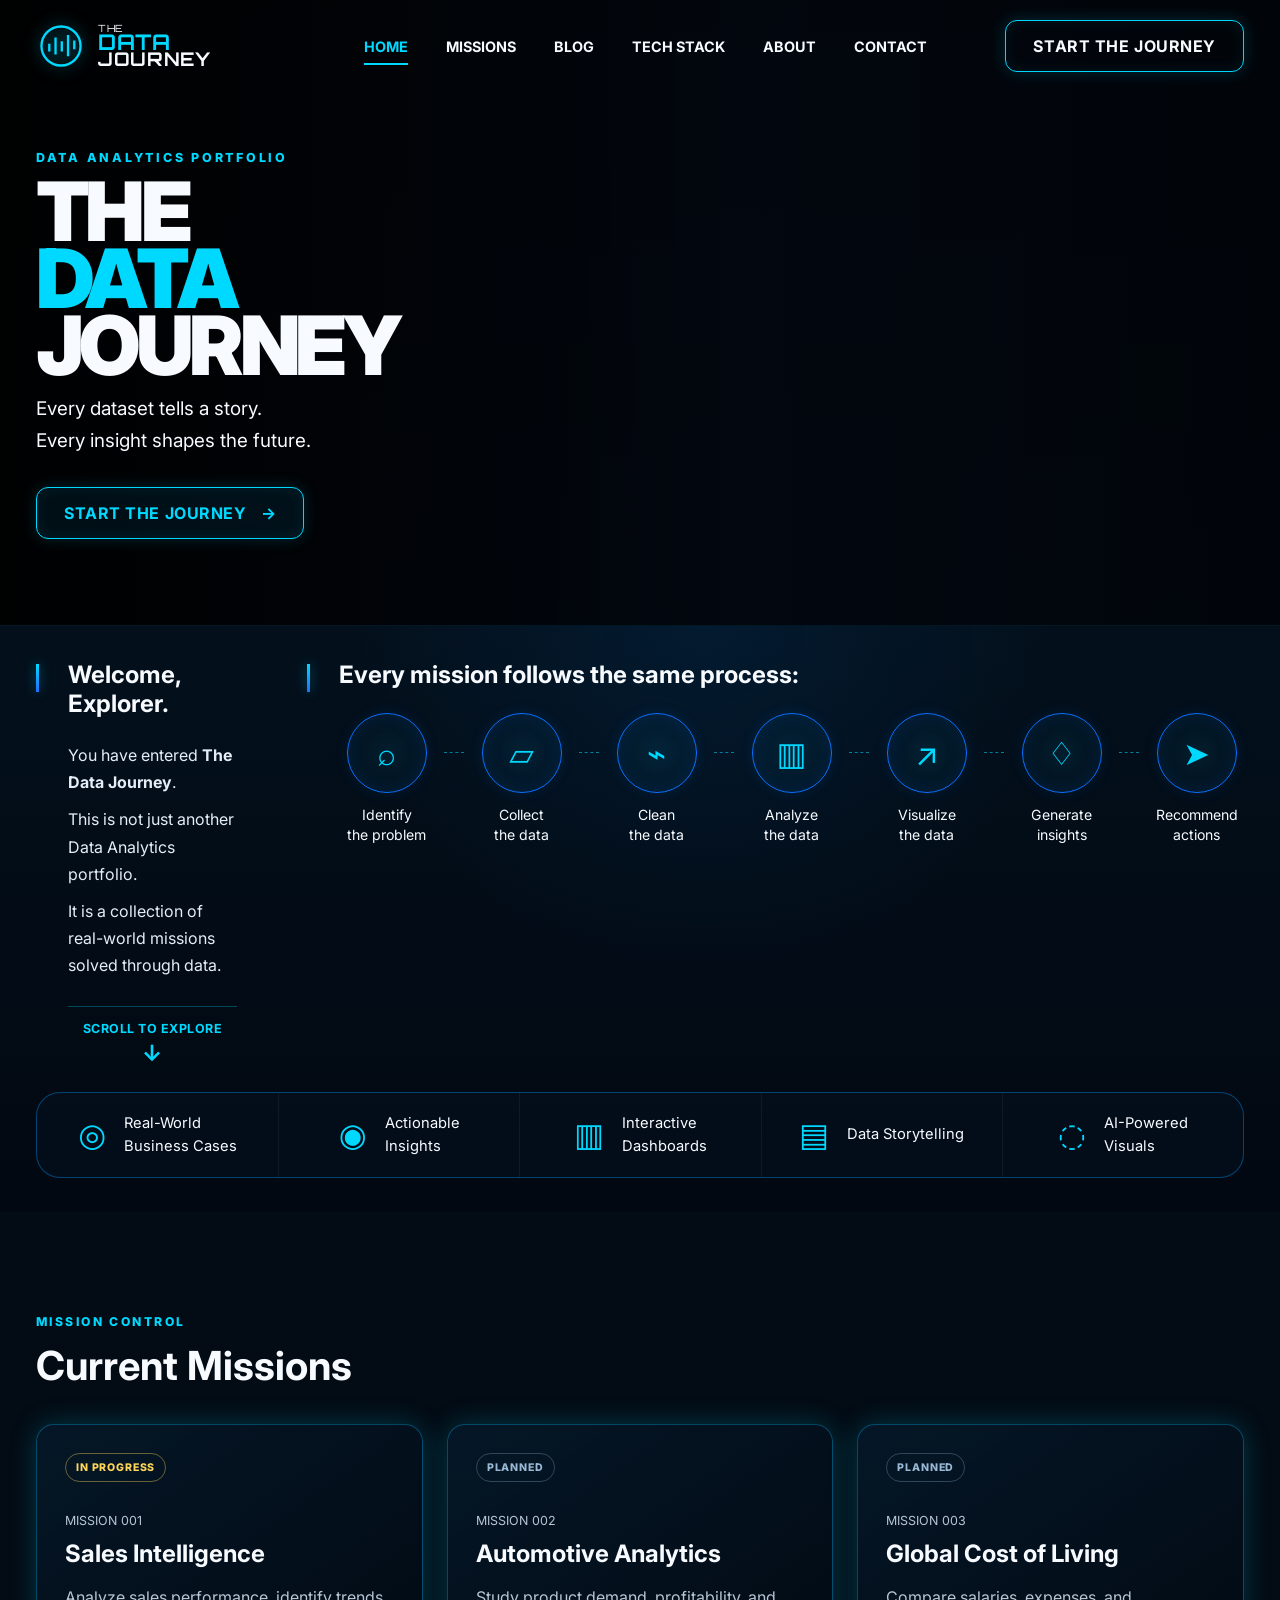
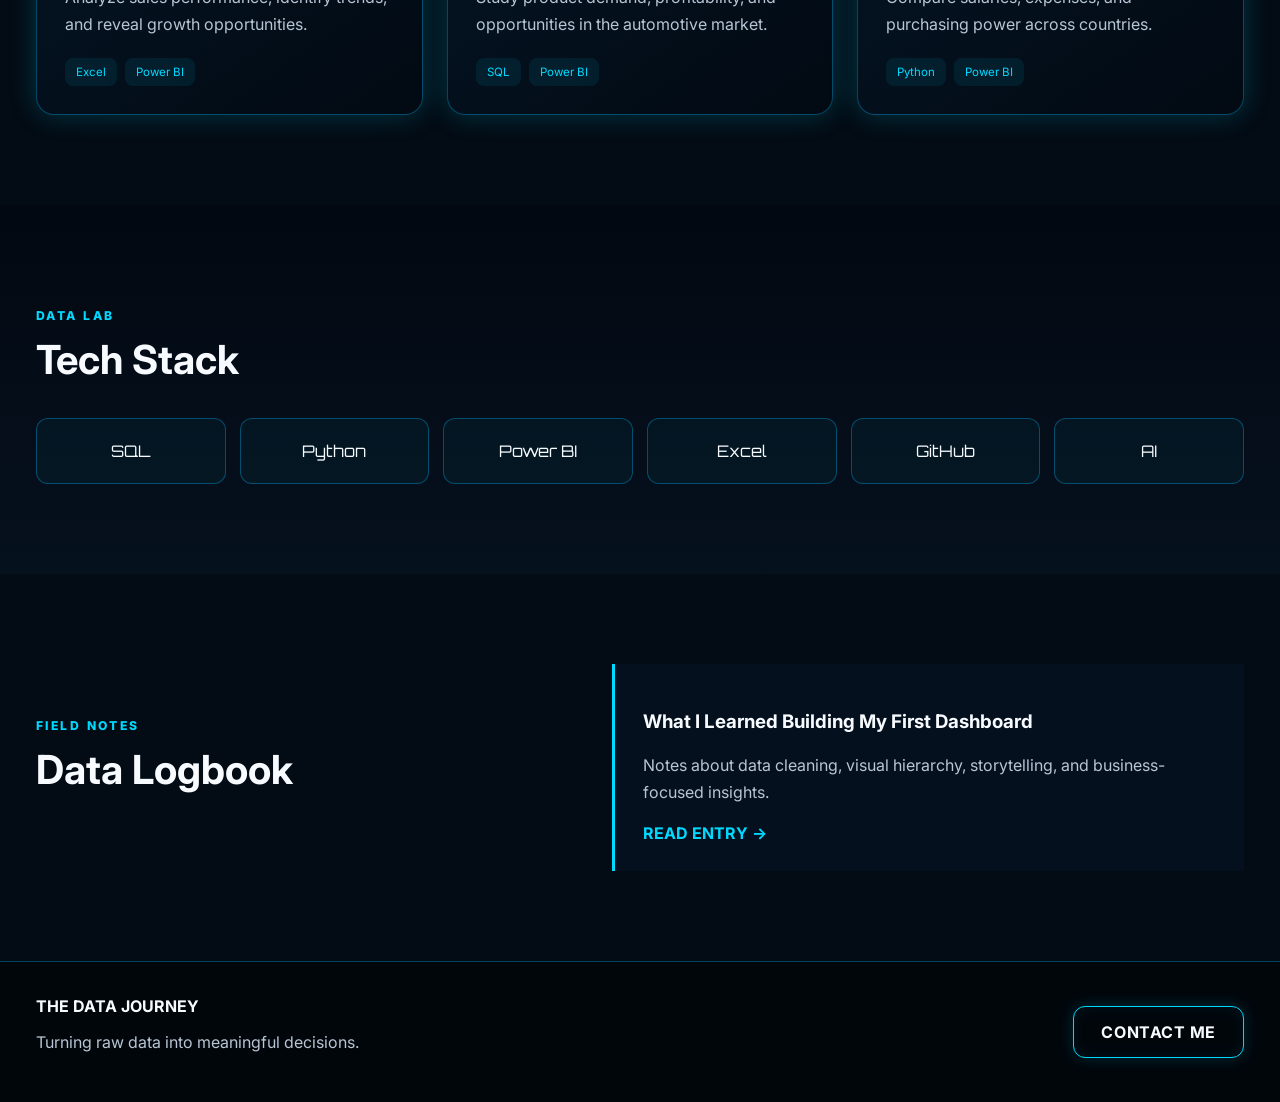
==== index.html @ c46511bc "Add files via upload Create The Data Journey website" ====
<!DOCTYPE html>
<html lang="en">
<head>
  <meta charset="UTF-8" />
  <meta name="viewport" content="width=device-width, initial-scale=1.0" />
  <meta name="description" content="The Data Journey — Data Analytics Portfolio" />
  <title>The Data Journey | Data Analytics Portfolio</title>
  <link rel="preconnect" href="https://fonts.googleapis.com">
  <link rel="preconnect" href="https://fonts.gstatic.com" crossorigin>
  <link href="https://fonts.googleapis.com/css2?family=Inter:wght@400;500;600;700;800;900&family=Orbitron:wght@500;600;700&display=swap" rel="stylesheet">
  <link rel="stylesheet" href="styles.css" />
</head>
<body>
  <header class="hero" id="home">
    <div class="hero-overlay"></div>

    <nav class="navbar container" aria-label="Primary navigation">
      <a class="brand" href="#home" aria-label="The Data Journey home">
        <span class="brand-mark" aria-hidden="true">
          <svg viewBox="0 0 64 64" role="img">
            <circle cx="32" cy="32" r="25"></circle>
            <path d="M17 39V29M25 43V21M33 39V26M41 45V18M49 36V25"></path>
          </svg>
        </span>
        <span class="brand-text"><small>THE</small><strong>DATA</strong><b>JOURNEY</b></span>
      </a>

      <button class="menu-toggle" aria-expanded="false" aria-controls="nav-links" aria-label="Open menu">☰</button>

      <div class="nav-links" id="nav-links">
        <a class="active" href="#home">HOME</a>
        <a href="#missions">MISSIONS</a>
        <a href="#blog">BLOG</a>
        <a href="#tech">TECH STACK</a>
        <a href="#about">ABOUT</a>
        <a href="#contact">CONTACT</a>
      </div>

      <a class="btn btn-outline nav-cta" href="#missions">START THE JOURNEY</a>
    </nav>

    <div class="hero-content container">
      <div class="hero-copy">
        <p class="eyebrow">DATA ANALYTICS PORTFOLIO</p>
        <h1>THE<br><span>DATA</span><br>JOURNEY</h1>
        <p class="tagline">Every dataset tells a story.<br>Every insight shapes the future.</p>
        <a class="btn btn-primary" href="#missions">START THE JOURNEY <span>→</span></a>
      </div>
    </div>
  </header>

  <main>
    <section class="intro-section" id="about">
      <div class="container intro-grid">
        <article class="welcome-card">
          <h2>Welcome, Explorer.</h2>
          <p>You have entered <strong>The Data Journey</strong>.</p>
          <p>This is not just another Data Analytics portfolio.</p>
          <p>It is a collection of real-world missions solved through data.</p>
          <a href="#missions" class="scroll-link">SCROLL TO EXPLORE <span>↓</span></a>
        </article>

        <article class="process-card">
          <h2>Every mission follows the same process:</h2>
          <div class="process-line">
            <div class="process-step">
              <span class="icon-circle">⌕</span>
              <p>Identify<br>the problem</p>
            </div>
            <div class="connector"></div>
            <div class="process-step">
              <span class="icon-circle">▱</span>
              <p>Collect<br>the data</p>
            </div>
            <div class="connector"></div>
            <div class="process-step">
              <span class="icon-circle">⌁</span>
              <p>Clean<br>the data</p>
            </div>
            <div class="connector"></div>
            <div class="process-step">
              <span class="icon-circle">▥</span>
              <p>Analyze<br>the data</p>
            </div>
            <div class="connector"></div>
            <div class="process-step">
              <span class="icon-circle">↗</span>
              <p>Visualize<br>the data</p>
            </div>
            <div class="connector"></div>
            <div class="process-step">
              <span class="icon-circle">♢</span>
              <p>Generate<br>insights</p>
            </div>
            <div class="connector"></div>
            <div class="process-step">
              <span class="icon-circle">➤</span>
              <p>Recommend<br>actions</p>
            </div>
          </div>
        </article>
      </div>

      <div class="container feature-bar">
        <div class="feature"><span>◎</span><p>Real-World<br>Business Cases</p></div>
        <div class="feature"><span>◉</span><p>Actionable<br>Insights</p></div>
        <div class="feature"><span>▥</span><p>Interactive<br>Dashboards</p></div>
        <div class="feature"><span>▤</span><p>Data Storytelling</p></div>
        <div class="feature"><span>◌</span><p>AI-Powered<br>Visuals</p></div>
      </div>
    </section>

    <section class="missions-section" id="missions">
      <div class="container">
        <p class="section-label">MISSION CONTROL</p>
        <h2 class="section-title">Current Missions</h2>
        <div class="mission-grid">
          <article class="mission-card">
            <span class="status in-progress">IN PROGRESS</span>
            <p class="mission-number">MISSION 001</p>
            <h3>Sales Intelligence</h3>
            <p>Analyze sales performance, identify trends, and reveal growth opportunities.</p>
            <div class="chips"><span>Excel</span><span>Power BI</span></div>
          </article>
          <article class="mission-card">
            <span class="status planned">PLANNED</span>
            <p class="mission-number">MISSION 002</p>
            <h3>Automotive Analytics</h3>
            <p>Study product demand, profitability, and opportunities in the automotive market.</p>
            <div class="chips"><span>SQL</span><span>Power BI</span></div>
          </article>
          <article class="mission-card">
            <span class="status planned">PLANNED</span>
            <p class="mission-number">MISSION 003</p>
            <h3>Global Cost of Living</h3>
            <p>Compare salaries, expenses, and purchasing power across countries.</p>
            <div class="chips"><span>Python</span><span>Power BI</span></div>
          </article>
        </div>
      </div>
    </section>

    <section class="tech-section" id="tech">
      <div class="container">
        <p class="section-label">DATA LAB</p>
        <h2 class="section-title">Tech Stack</h2>
        <div class="tech-grid">
          <span>SQL</span><span>Python</span><span>Power BI</span><span>Excel</span><span>GitHub</span><span>AI</span>
        </div>
      </div>
    </section>

    <section class="blog-section" id="blog">
      <div class="container two-column">
        <div>
          <p class="section-label">FIELD NOTES</p>
          <h2 class="section-title">Data Logbook</h2>
        </div>
        <div class="logbook-card">
          <h3>What I Learned Building My First Dashboard</h3>
          <p>Notes about data cleaning, visual hierarchy, storytelling, and business-focused insights.</p>
          <a href="#">READ ENTRY →</a>
        </div>
      </div>
    </section>
  </main>

  <footer id="contact">
    <div class="container footer-inner">
      <div>
        <strong>THE DATA JOURNEY</strong>
        <p>Turning raw data into meaningful decisions.</p>
      </div>
      <a class="btn btn-outline" href="mailto:your-email@example.com">CONTACT ME</a>
    </div>
  </footer>

  <script src="script.js"></script>
</body>
</html>
---- styles.css ----
:root {
  --bg: #020811;
  --bg-2: #06111e;
  --panel: rgba(5, 18, 31, 0.88);
  --cyan: #00d9ff;
  --cyan-2: #168cff;
  --white: #f7fbff;
  --muted: #b8c5d4;
  --line: rgba(0, 188, 255, 0.34);
  --shadow: 0 0 28px rgba(0, 217, 255, 0.22);
}

* { box-sizing: border-box; }
html { scroll-behavior: smooth; }
body {
  margin: 0;
  color: var(--white);
  background: var(--bg);
  font-family: "Inter", system-ui, sans-serif;
  overflow-x: hidden;
}
a { color: inherit; text-decoration: none; }
.container { width: min(1440px, calc(100% - 72px)); margin: 0 auto; }

.hero {
  min-height: 625px;
  position: relative;
  background-image: url("assets/images/hero-city.png");
  background-size: cover;
  background-position: center 48%;
  overflow: hidden;
}
.hero-overlay {
  position: absolute; inset: 0;
  background:
    linear-gradient(90deg, rgba(0,0,0,.93) 0%, rgba(0,0,0,.67) 23%, rgba(0,0,0,.08) 58%, rgba(0,0,0,.36) 100%),
    linear-gradient(180deg, rgba(0,0,0,.16), rgba(0,0,0,.04) 68%, #020811 100%);
}
.navbar {
  position: relative; z-index: 3;
  height: 92px;
  display: grid;
  grid-template-columns: 250px 1fr auto;
  align-items: center;
  gap: 28px;
}
.brand { display:flex; align-items:center; gap:12px; }
.brand-mark { width:50px; height:50px; filter: drop-shadow(0 0 8px rgba(0,217,255,.55)); }
.brand-mark svg { width:100%; height:100%; fill:none; stroke:var(--cyan); stroke-width:3; }
.brand-text { display:grid; line-height:.86; letter-spacing:.04em; }
.brand-text small { font-size:.62rem; font-family:"Orbitron", sans-serif; }
.brand-text strong { color:var(--cyan); font-size:1.35rem; font-family:"Orbitron", sans-serif; }
.brand-text b { font-size:1.18rem; font-family:"Orbitron", sans-serif; }
.nav-links { display:flex; justify-content:center; gap:38px; font-size:.9rem; font-weight:700; }
.nav-links a { position:relative; padding:10px 0; }
.nav-links a::after { content:""; position:absolute; left:0; right:100%; bottom:0; height:2px; background:var(--cyan); transition:.25s; }
.nav-links a:hover::after, .nav-links .active::after { right:0; }
.nav-links .active { color:var(--cyan); }
.menu-toggle { display:none; }
.btn { display:inline-flex; align-items:center; justify-content:center; gap:14px; padding:15px 27px; border-radius:12px; font-weight:700; letter-spacing:.035em; }
.btn-outline, .btn-primary { border:1px solid var(--cyan); box-shadow: inset 0 0 15px rgba(0,217,255,.08), 0 0 16px rgba(0,217,255,.18); }
.btn-primary { color:var(--cyan); background:rgba(0, 174, 255, .08); }
.btn:hover { transform:translateY(-2px); box-shadow:0 0 30px rgba(0,217,255,.34); }

.hero-content { position:relative; z-index:2; min-height:533px; display:flex; align-items:center; }
.hero-copy { width:510px; padding:24px 0 64px 0; }
.eyebrow { color:var(--cyan); font-size:.78rem; font-weight:800; letter-spacing:.22em; }
.hero h1 { margin:10px 0 14px; font-size:clamp(4.5rem, 6.4vw, 7.5rem); line-height:.82; letter-spacing:-.055em; font-weight:900; }
.hero h1 span { color:var(--cyan); }
.tagline { font-size:1.18rem; line-height:1.7; margin:0 0 30px; }

.intro-section {
  background:
    radial-gradient(circle at 55% 0%, rgba(0,98,181,.13), transparent 38%),
    linear-gradient(180deg, #03101c 0%, #020811 100%);
  border-top:1px solid rgba(0,217,255,.08);
  padding:34px 0 34px;
}
.intro-grid { display:grid; grid-template-columns: 1.05fr 2.2fr; gap:70px; align-items:start; }
.welcome-card, .process-card { position:relative; padding:0 0 0 32px; }
.welcome-card::before, .process-card::before { content:""; position:absolute; left:0; top:4px; width:3px; height:28px; background:linear-gradient(var(--cyan), #236cff); box-shadow:0 0 12px rgba(0,217,255,.45); }
.intro-section h2 { margin:0 0 24px; font-size:1.5rem; }
.welcome-card p { color:#e5edf7; line-height:1.7; margin:10px 0; }
.scroll-link { display:block; border-top:1px solid rgba(0,217,255,.3); margin-top:26px; padding-top:14px; text-align:center; color:var(--cyan); font-size:.78rem; font-weight:700; letter-spacing:.04em; }
.scroll-link span { display:block; font-size:1.4rem; margin-top:3px; }
.process-line { display:flex; align-items:flex-start; justify-content:space-between; gap:10px; }
.process-step { text-align:center; min-width:95px; }
.icon-circle {
  display:grid; place-items:center; width:80px; height:80px; margin:0 auto 12px;
  border:1px solid #0b70ff; border-radius:50%; color:var(--cyan); font-size:2rem;
  background:radial-gradient(circle, rgba(0,186,255,.09), rgba(0,0,0,.12));
  box-shadow:inset 0 0 18px rgba(0,125,255,.16), 0 0 14px rgba(0,125,255,.12);
}
.process-step p { margin:0; font-size:.88rem; line-height:1.45; }
.connector { flex:1; height:1px; border-top:1px dashed var(--cyan); opacity:.55; margin-top:39px; min-width:20px; }
.feature-bar {
  margin-top:26px; min-height:86px; border:1px solid rgba(0,151,255,.4); border-radius:24px;
  display:grid; grid-template-columns:repeat(5,1fr); background:rgba(4,15,28,.8); overflow:hidden;
}
.feature { display:flex; align-items:center; justify-content:center; gap:18px; padding:16px 20px; }
.feature + .feature { border-left:1px solid rgba(255,255,255,.05); }
.feature span { color:var(--cyan); font-size:2rem; }
.feature p { margin:0; line-height:1.5; font-size:.92rem; }

.missions-section, .tech-section, .blog-section { padding:90px 0; }
.missions-section { background:#030b14; }
.section-label { color:var(--cyan); letter-spacing:.2em; font-size:.76rem; font-weight:800; }
.section-title { margin:8px 0 34px; font-size:2.5rem; }
.mission-grid { display:grid; grid-template-columns:repeat(3,1fr); gap:24px; }
.mission-card { border:1px solid var(--line); border-radius:18px; padding:28px; background:linear-gradient(145deg, rgba(5,24,41,.9), rgba(2,10,18,.95)); box-shadow:var(--shadow); }
.status { display:inline-block; padding:7px 10px; font-size:.66rem; border-radius:999px; font-weight:800; letter-spacing:.08em; }
.in-progress { color:#ffd65a; border:1px solid rgba(255,214,90,.4); }
.planned { color:#99b8d6; border:1px solid rgba(153,184,214,.3); }
.mission-number { color:var(--cyan); font-size:.78rem; margin:28px 0 8px; }
.mission-card h3 { font-size:1.5rem; margin:0 0 12px; }
.mission-card p { color:var(--muted); line-height:1.7; }
.chips { display:flex; gap:8px; margin-top:20px; }
.chips span { padding:7px 11px; border-radius:8px; background:rgba(0,217,255,.08); color:var(--cyan); font-size:.72rem; }
.tech-section { background:linear-gradient(180deg,#020811,#06111e); }
.tech-grid { display:grid; grid-template-columns:repeat(6,1fr); gap:14px; }
.tech-grid span { padding:22px 12px; text-align:center; border:1px solid var(--line); border-radius:12px; background:rgba(0,217,255,.04); font-family:"Orbitron",sans-serif; }
.blog-section { background:#030b14; }
.two-column { display:grid; grid-template-columns:1fr 1.2fr; gap:50px; align-items:center; }
.logbook-card { border-left:3px solid var(--cyan); background:var(--panel); padding:28px; }
.logbook-card p { color:var(--muted); line-height:1.7; }
.logbook-card a { color:var(--cyan); font-weight:700; }
footer { padding:34px 0; border-top:1px solid var(--line); background:#01060b; }
.footer-inner { display:flex; align-items:center; justify-content:space-between; gap:30px; }
.footer-inner p { color:var(--muted); }

@media (max-width: 1050px) {
  .navbar { grid-template-columns:1fr auto; }
  .nav-cta { display:none; }
  .menu-toggle { display:block; background:none; color:white; border:1px solid var(--line); border-radius:8px; font-size:1.35rem; padding:8px 12px; }
  .nav-links { position:absolute; top:82px; right:0; display:none; flex-direction:column; gap:8px; width:220px; padding:18px; background:rgba(2,8,17,.97); border:1px solid var(--line); border-radius:12px; }
  .nav-links.open { display:flex; }
  .intro-grid { grid-template-columns:1fr; gap:40px; }
  .process-line { overflow-x:auto; padding-bottom:12px; }
  .mission-grid { grid-template-columns:1fr; }
  .tech-grid { grid-template-columns:repeat(3,1fr); }
}
@media (max-width: 700px) {
  .container { width:min(100% - 32px, 1440px); }
  .hero { min-height:720px; background-position:62% center; }
  .hero-overlay { background:linear-gradient(90deg, rgba(0,0,0,.92), rgba(0,0,0,.58)); }
  .hero h1 { font-size:4.1rem; }
  .hero-copy { width:auto; }
  .feature-bar { grid-template-columns:1fr; }
  .feature + .feature { border-left:none; border-top:1px solid rgba(255,255,255,.05); }
  .tech-grid { grid-template-columns:repeat(2,1fr); }
  .two-column { grid-template-columns:1fr; }
  .footer-inner { flex-direction:column; align-items:flex-start; }
}
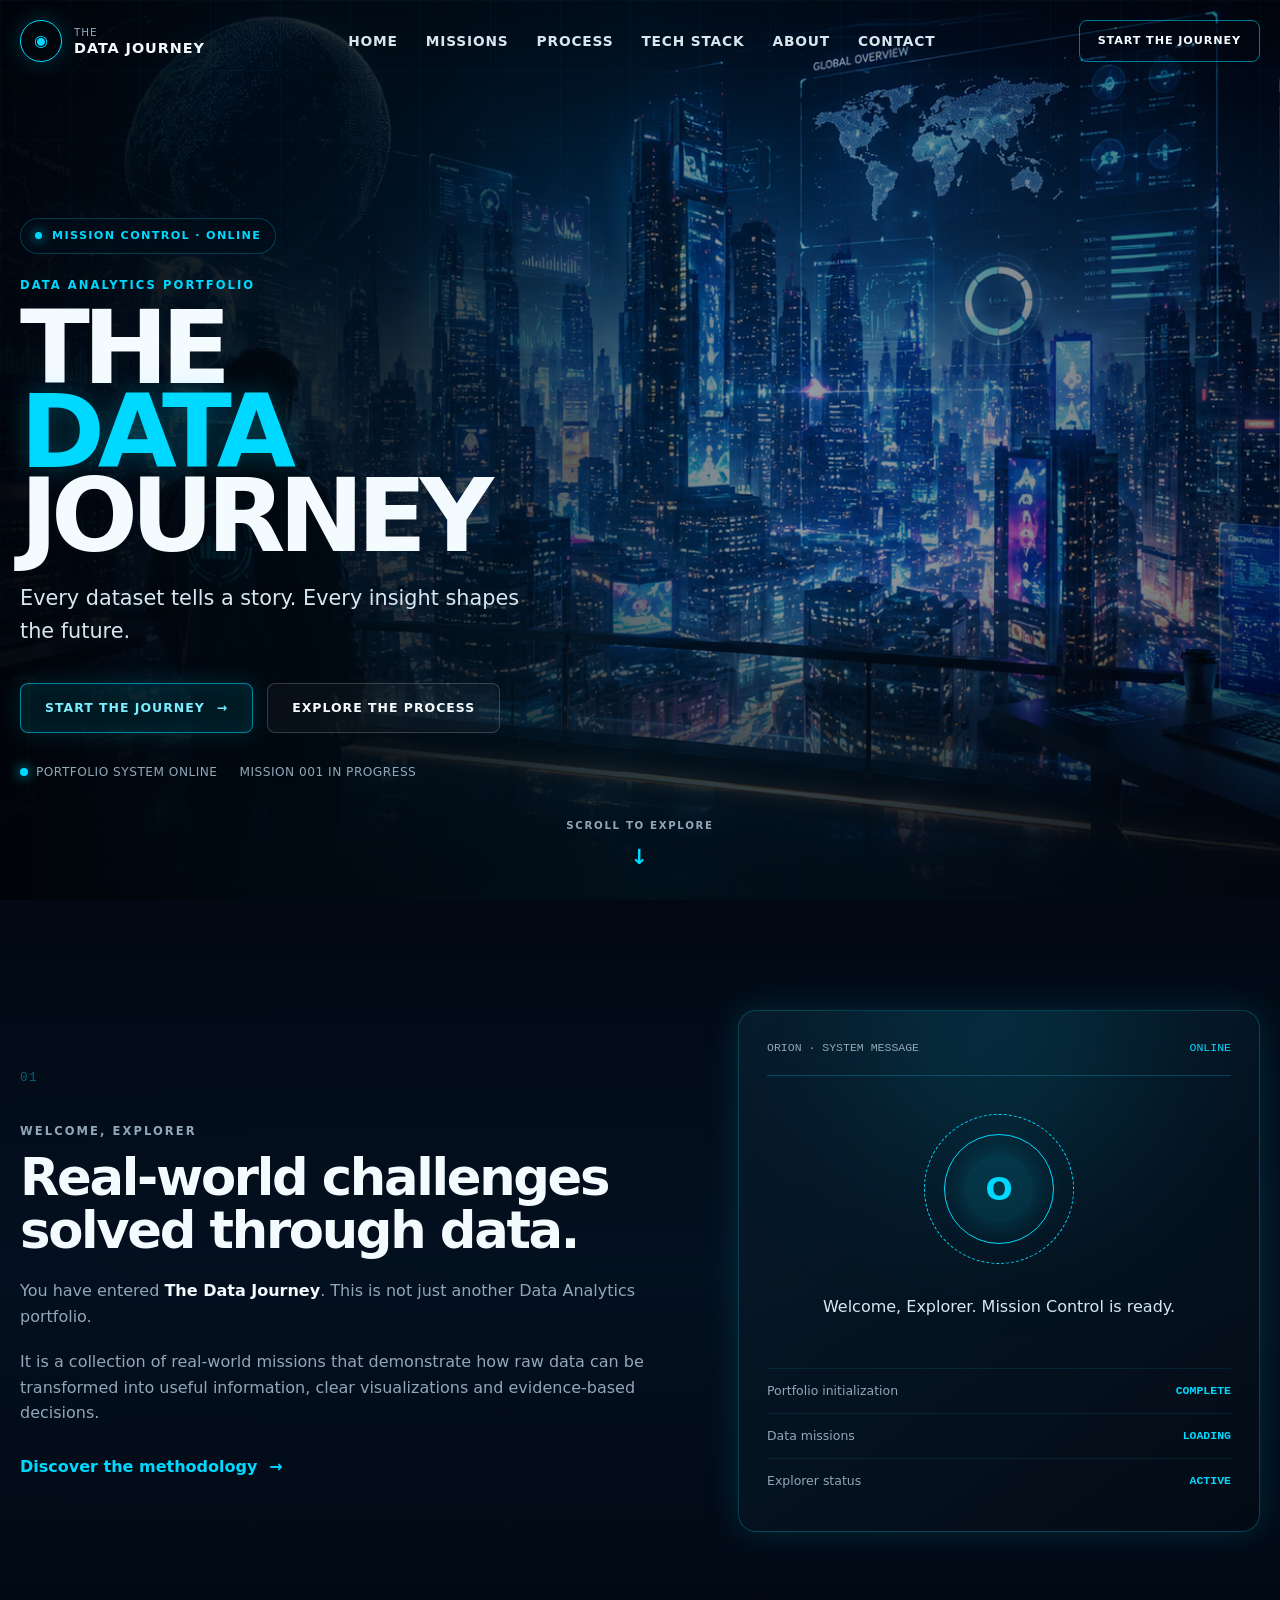
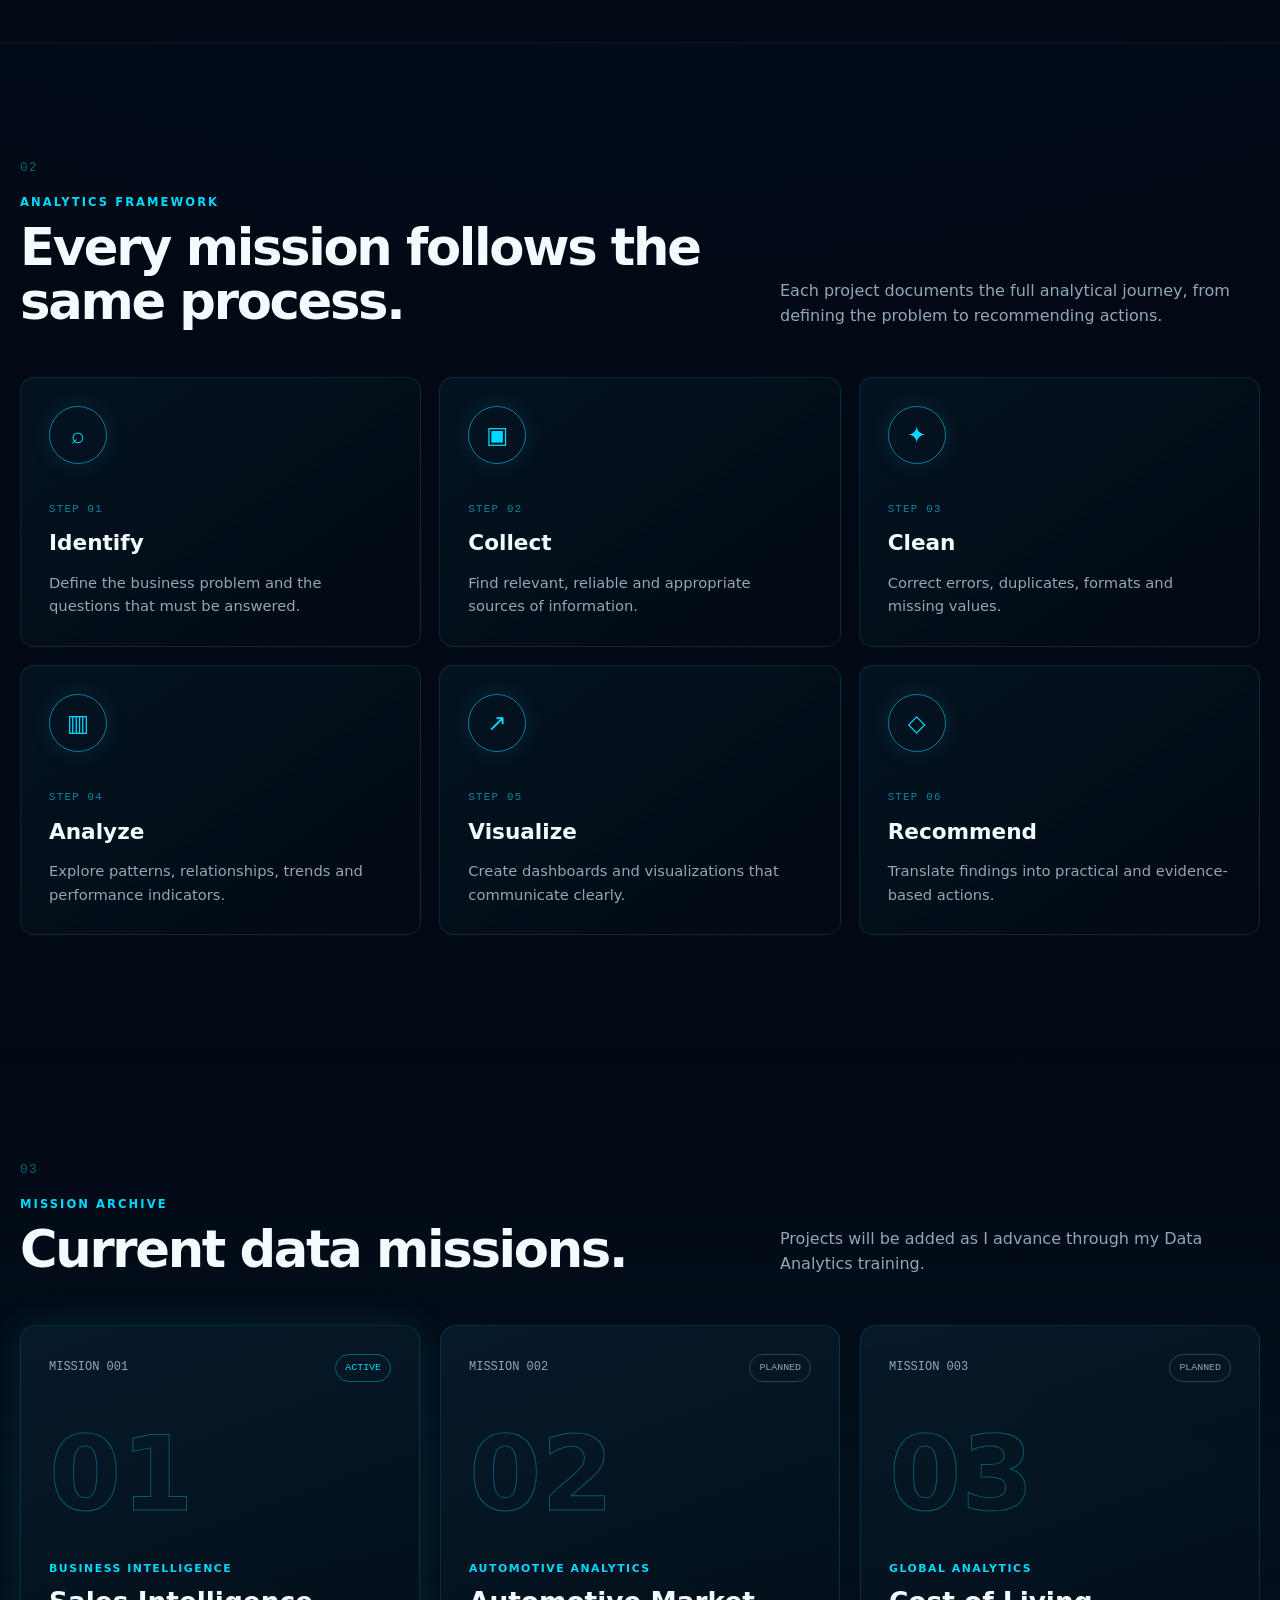
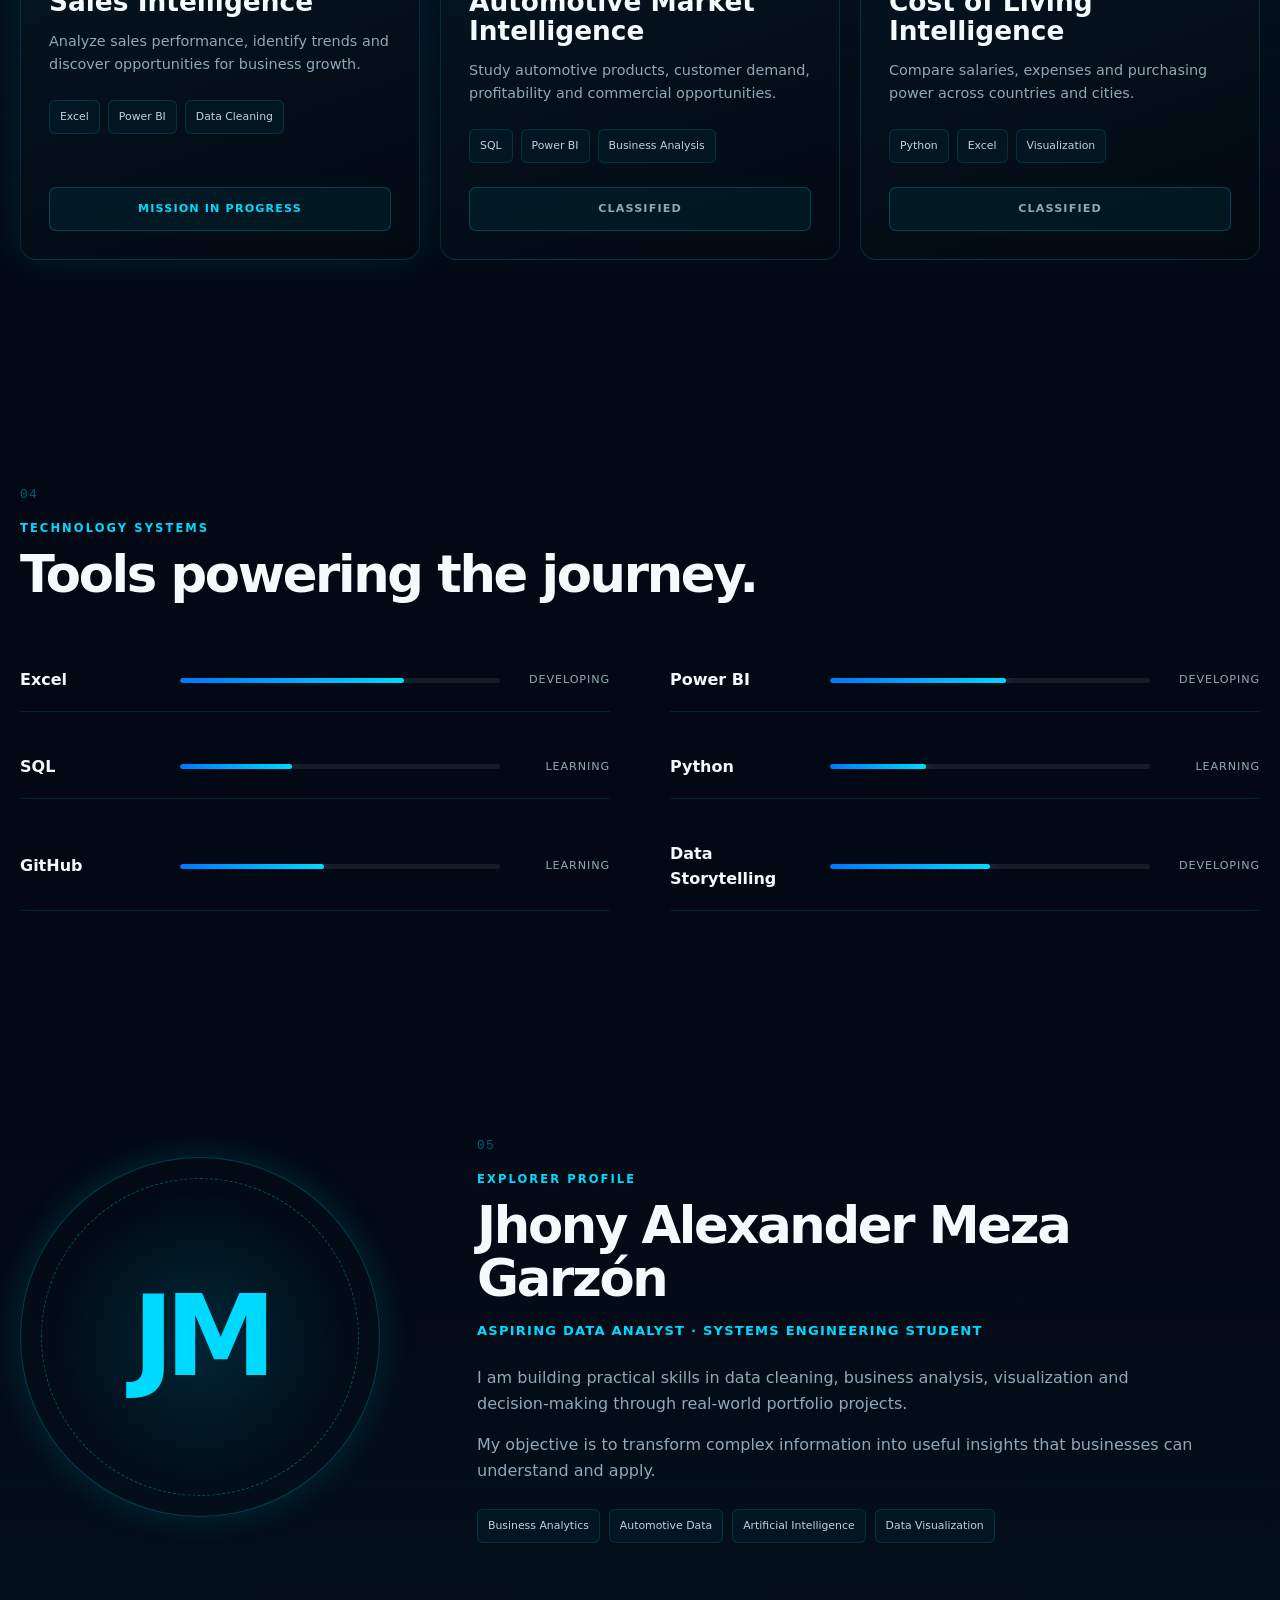
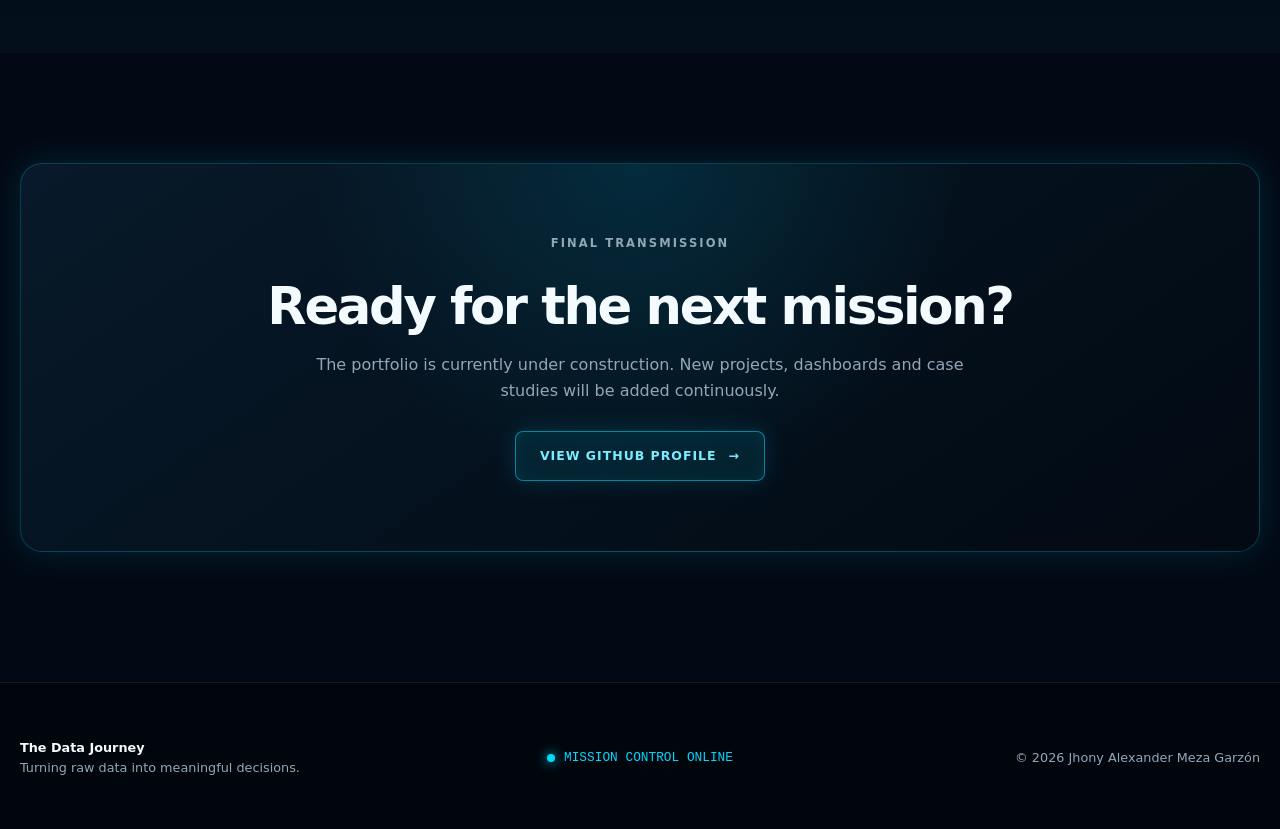
==== commit 08ab4e12: "Build The Data Journey version 2 homepage" ====
--- a/index.html
+++ b/index.html
@@ -1,180 +1,596 @@
 <!DOCTYPE html>
 <html lang="en">
 <head>
-  <meta charset="UTF-8" />
-  <meta name="viewport" content="width=device-width, initial-scale=1.0" />
-  <meta name="description" content="The Data Journey — Data Analytics Portfolio" />
-  <title>The Data Journey | Data Analytics Portfolio</title>
-  <link rel="preconnect" href="https://fonts.googleapis.com">
-  <link rel="preconnect" href="https://fonts.gstatic.com" crossorigin>
-  <link href="https://fonts.googleapis.com/css2?family=Inter:wght@400;500;600;700;800;900&family=Orbitron:wght@500;600;700&display=swap" rel="stylesheet">
-  <link rel="stylesheet" href="styles.css" />
+    <meta charset="UTF-8">
+
+    <meta
+        name="viewport"
+        content="width=device-width, initial-scale=1.0"
+    >
+
+    <meta
+        name="description"
+        content="The Data Journey — Data Analytics portfolio by Jhony Alexander Meza Garzón."
+    >
+
+    <title>The Data Journey | Data Analytics Portfolio</title>
+
+    <link rel="stylesheet" href="styles.css">
 </head>
+
 <body>
-  <header class="hero" id="home">
-    <div class="hero-overlay"></div>
-
-    <nav class="navbar container" aria-label="Primary navigation">
-      <a class="brand" href="#home" aria-label="The Data Journey home">
-        <span class="brand-mark" aria-hidden="true">
-          <svg viewBox="0 0 64 64" role="img">
-            <circle cx="32" cy="32" r="25"></circle>
-            <path d="M17 39V29M25 43V21M33 39V26M41 45V18M49 36V25"></path>
-          </svg>
-        </span>
-        <span class="brand-text"><small>THE</small><strong>DATA</strong><b>JOURNEY</b></span>
-      </a>
-
-      <button class="menu-toggle" aria-expanded="false" aria-controls="nav-links" aria-label="Open menu">☰</button>
-
-      <div class="nav-links" id="nav-links">
-        <a class="active" href="#home">HOME</a>
-        <a href="#missions">MISSIONS</a>
-        <a href="#blog">BLOG</a>
-        <a href="#tech">TECH STACK</a>
-        <a href="#about">ABOUT</a>
-        <a href="#contact">CONTACT</a>
-      </div>
-
-      <a class="btn btn-outline nav-cta" href="#missions">START THE JOURNEY</a>
-    </nav>
-
-    <div class="hero-content container">
-      <div class="hero-copy">
-        <p class="eyebrow">DATA ANALYTICS PORTFOLIO</p>
-        <h1>THE<br><span>DATA</span><br>JOURNEY</h1>
-        <p class="tagline">Every dataset tells a story.<br>Every insight shapes the future.</p>
-        <a class="btn btn-primary" href="#missions">START THE JOURNEY <span>→</span></a>
-      </div>
-    </div>
-  </header>
-
-  <main>
-    <section class="intro-section" id="about">
-      <div class="container intro-grid">
-        <article class="welcome-card">
-          <h2>Welcome, Explorer.</h2>
-          <p>You have entered <strong>The Data Journey</strong>.</p>
-          <p>This is not just another Data Analytics portfolio.</p>
-          <p>It is a collection of real-world missions solved through data.</p>
-          <a href="#missions" class="scroll-link">SCROLL TO EXPLORE <span>↓</span></a>
-        </article>
-
-        <article class="process-card">
-          <h2>Every mission follows the same process:</h2>
-          <div class="process-line">
-            <div class="process-step">
-              <span class="icon-circle">⌕</span>
-              <p>Identify<br>the problem</p>
-            </div>
-            <div class="connector"></div>
-            <div class="process-step">
-              <span class="icon-circle">▱</span>
-              <p>Collect<br>the data</p>
-            </div>
-            <div class="connector"></div>
-            <div class="process-step">
-              <span class="icon-circle">⌁</span>
-              <p>Clean<br>the data</p>
-            </div>
-            <div class="connector"></div>
-            <div class="process-step">
-              <span class="icon-circle">▥</span>
-              <p>Analyze<br>the data</p>
-            </div>
-            <div class="connector"></div>
-            <div class="process-step">
-              <span class="icon-circle">↗</span>
-              <p>Visualize<br>the data</p>
-            </div>
-            <div class="connector"></div>
-            <div class="process-step">
-              <span class="icon-circle">♢</span>
-              <p>Generate<br>insights</p>
-            </div>
-            <div class="connector"></div>
-            <div class="process-step">
-              <span class="icon-circle">➤</span>
-              <p>Recommend<br>actions</p>
-            </div>
-          </div>
-        </article>
-      </div>
-
-      <div class="container feature-bar">
-        <div class="feature"><span>◎</span><p>Real-World<br>Business Cases</p></div>
-        <div class="feature"><span>◉</span><p>Actionable<br>Insights</p></div>
-        <div class="feature"><span>▥</span><p>Interactive<br>Dashboards</p></div>
-        <div class="feature"><span>▤</span><p>Data Storytelling</p></div>
-        <div class="feature"><span>◌</span><p>AI-Powered<br>Visuals</p></div>
-      </div>
-    </section>
-
-    <section class="missions-section" id="missions">
-      <div class="container">
-        <p class="section-label">MISSION CONTROL</p>
-        <h2 class="section-title">Current Missions</h2>
-        <div class="mission-grid">
-          <article class="mission-card">
-            <span class="status in-progress">IN PROGRESS</span>
-            <p class="mission-number">MISSION 001</p>
-            <h3>Sales Intelligence</h3>
-            <p>Analyze sales performance, identify trends, and reveal growth opportunities.</p>
-            <div class="chips"><span>Excel</span><span>Power BI</span></div>
-          </article>
-          <article class="mission-card">
-            <span class="status planned">PLANNED</span>
-            <p class="mission-number">MISSION 002</p>
-            <h3>Automotive Analytics</h3>
-            <p>Study product demand, profitability, and opportunities in the automotive market.</p>
-            <div class="chips"><span>SQL</span><span>Power BI</span></div>
-          </article>
-          <article class="mission-card">
-            <span class="status planned">PLANNED</span>
-            <p class="mission-number">MISSION 003</p>
-            <h3>Global Cost of Living</h3>
-            <p>Compare salaries, expenses, and purchasing power across countries.</p>
-            <div class="chips"><span>Python</span><span>Power BI</span></div>
-          </article>
+
+    <!-- Decorative background -->
+    <div class="background-grid" aria-hidden="true"></div>
+    <div class="background-glow glow-one" aria-hidden="true"></div>
+    <div class="background-glow glow-two" aria-hidden="true"></div>
+
+    <!-- Navigation -->
+    <header class="site-header" id="home">
+        <nav class="navbar container">
+
+            <a href="#home" class="brand" aria-label="The Data Journey home">
+                <span class="brand-icon">◉</span>
+
+                <span class="brand-text">
+                    <small>THE</small>
+                    <strong>DATA JOURNEY</strong>
+                </span>
+            </a>
+
+            <button
+                class="menu-button"
+                id="menuButton"
+                aria-label="Open navigation menu"
+                aria-expanded="false"
+            >
+                <span></span>
+                <span></span>
+                <span></span>
+            </button>
+
+            <div class="navigation" id="navigation">
+                <a href="#home">Home</a>
+                <a href="#missions">Missions</a>
+                <a href="#process">Process</a>
+                <a href="#tech-stack">Tech Stack</a>
+                <a href="#about">About</a>
+                <a href="#contact">Contact</a>
+            </div>
+
+            <a href="#missions" class="button button-small desktop-button">
+                Start the Journey
+            </a>
+
+        </nav>
+    </header>
+
+    <main>
+
+        <!-- Hero section -->
+        <section class="hero">
+
+            <div class="hero-overlay"></div>
+
+            <div class="hero-content container">
+
+                <div class="hero-copy">
+
+                    <span class="system-label">
+                        Mission Control · Online
+                    </span>
+
+                    <p class="hero-eyebrow">
+                        Data Analytics Portfolio
+                    </p>
+
+                    <h1>
+                        <span>The</span>
+                        <strong>Data</strong>
+                        <span>Journey</span>
+                    </h1>
+
+                    <p class="hero-description">
+                        Every dataset tells a story.
+                        Every insight shapes the future.
+                    </p>
+
+                    <div class="hero-actions">
+
+                        <a href="#missions" class="button button-primary">
+                            Start the Journey
+                            <span aria-hidden="true">→</span>
+                        </a>
+
+                        <a href="#process" class="button button-secondary">
+                            Explore the Process
+                        </a>
+
+                    </div>
+
+                    <div class="hero-status">
+
+                        <div>
+                            <span class="status-dot"></span>
+                            Portfolio system online
+                        </div>
+
+                        <div>
+                            Mission 001 in progress
+                        </div>
+
+                    </div>
+
+                </div>
+
+            </div>
+
+            <a href="#welcome" class="scroll-indicator">
+                <span>Scroll to explore</span>
+                <span class="scroll-arrow">↓</span>
+            </a>
+
+        </section>
+
+        <!-- Welcome -->
+        <section class="section welcome-section" id="welcome">
+
+            <div class="container welcome-layout">
+
+                <article class="welcome-copy reveal">
+
+                    <span class="section-number">01</span>
+
+                    <p class="section-eyebrow">
+                        Welcome, Explorer
+                    </p>
+
+                    <h2>
+                        Real-world challenges solved through data.
+                    </h2>
+
+                    <p>
+                        You have entered <strong>The Data Journey</strong>.
+                        This is not just another Data Analytics portfolio.
+                    </p>
+
+                    <p>
+                        It is a collection of real-world missions that demonstrate
+                        how raw data can be transformed into useful information,
+                        clear visualizations and evidence-based decisions.
+                    </p>
+
+                    <a href="#process" class="text-link">
+                        Discover the methodology
+                        <span>→</span>
+                    </a>
+
+                </article>
+
+                <aside class="orion-panel reveal">
+
+                    <div class="panel-header">
+                        <span>ORION · SYSTEM MESSAGE</span>
+                        <span class="online-label">ONLINE</span>
+                    </div>
+
+                    <div class="orion-core">
+                        <div class="core-ring ring-one"></div>
+                        <div class="core-ring ring-two"></div>
+                        <div class="core-center">O</div>
+                    </div>
+
+                    <p id="orionMessage">
+                        Welcome, Explorer. Mission Control is ready.
+                    </p>
+
+                    <div class="system-lines">
+                        <span>Portfolio initialization</span>
+                        <strong>Complete</strong>
+                    </div>
+
+                    <div class="system-lines">
+                        <span>Data missions</span>
+                        <strong>Loading</strong>
+                    </div>
+
+                    <div class="system-lines">
+                        <span>Explorer status</span>
+                        <strong>Active</strong>
+                    </div>
+
+                </aside>
+
+            </div>
+
+        </section>
+
+        <!-- Process -->
+        <section class="section process-section" id="process">
+
+            <div class="container">
+
+                <div class="section-heading reveal">
+
+                    <div>
+                        <span class="section-number">02</span>
+
+                        <p class="section-eyebrow">
+                            Analytics Framework
+                        </p>
+
+                        <h2>
+                            Every mission follows the same process.
+                        </h2>
+                    </div>
+
+                    <p>
+                        Each project documents the full analytical journey,
+                        from defining the problem to recommending actions.
+                    </p>
+
+                </div>
+
+                <div class="process-grid">
+
+                    <article class="process-card reveal">
+                        <span class="process-icon">⌕</span>
+                        <span class="process-step">Step 01</span>
+                        <h3>Identify</h3>
+                        <p>Define the business problem and the questions that must be answered.</p>
+                    </article>
+
+                    <article class="process-card reveal">
+                        <span class="process-icon">▣</span>
+                        <span class="process-step">Step 02</span>
+                        <h3>Collect</h3>
+                        <p>Find relevant, reliable and appropriate sources of information.</p>
+                    </article>
+
+                    <article class="process-card reveal">
+                        <span class="process-icon">✦</span>
+                        <span class="process-step">Step 03</span>
+                        <h3>Clean</h3>
+                        <p>Correct errors, duplicates, formats and missing values.</p>
+                    </article>
+
+                    <article class="process-card reveal">
+                        <span class="process-icon">▥</span>
+                        <span class="process-step">Step 04</span>
+                        <h3>Analyze</h3>
+                        <p>Explore patterns, relationships, trends and performance indicators.</p>
+                    </article>
+
+                    <article class="process-card reveal">
+                        <span class="process-icon">↗</span>
+                        <span class="process-step">Step 05</span>
+                        <h3>Visualize</h3>
+                        <p>Create dashboards and visualizations that communicate clearly.</p>
+                    </article>
+
+                    <article class="process-card reveal">
+                        <span class="process-icon">◇</span>
+                        <span class="process-step">Step 06</span>
+                        <h3>Recommend</h3>
+                        <p>Translate findings into practical and evidence-based actions.</p>
+                    </article>
+
+                </div>
+
+            </div>
+
+        </section>
+
+        <!-- Missions preview -->
+        <section class="section missions-section" id="missions">
+
+            <div class="container">
+
+                <div class="section-heading reveal">
+
+                    <div>
+                        <span class="section-number">03</span>
+
+                        <p class="section-eyebrow">
+                            Mission Archive
+                        </p>
+
+                        <h2>
+                            Current data missions.
+                        </h2>
+                    </div>
+
+                    <p>
+                        Projects will be added as I advance through my Data Analytics training.
+                    </p>
+
+                </div>
+
+                <div class="missions-grid">
+
+                    <article class="mission-card mission-active reveal">
+
+                        <div class="mission-top">
+                            <span>Mission 001</span>
+                            <span class="mission-status active">Active</span>
+                        </div>
+
+                        <div class="mission-symbol">01</div>
+
+                        <p class="mission-category">
+                            Business Intelligence
+                        </p>
+
+                        <h3>Sales Intelligence</h3>
+
+                        <p>
+                            Analyze sales performance, identify trends and discover
+                            opportunities for business growth.
+                        </p>
+
+                        <div class="mission-tools">
+                            <span>Excel</span>
+                            <span>Power BI</span>
+                            <span>Data Cleaning</span>
+                        </div>
+
+                        <button class="mission-button" type="button">
+                            Mission in progress
+                        </button>
+
+                    </article>
+
+                    <article class="mission-card reveal">
+
+                        <div class="mission-top">
+                            <span>Mission 002</span>
+                            <span class="mission-status planned">Planned</span>
+                        </div>
+
+                        <div class="mission-symbol">02</div>
+
+                        <p class="mission-category">
+                            Automotive Analytics
+                        </p>
+
+                        <h3>Automotive Market Intelligence</h3>
+
+                        <p>
+                            Study automotive products, customer demand, profitability
+                            and commercial opportunities.
+                        </p>
+
+                        <div class="mission-tools">
+                            <span>SQL</span>
+                            <span>Power BI</span>
+                            <span>Business Analysis</span>
+                        </div>
+
+                        <button class="mission-button" type="button" disabled>
+                            Classified
+                        </button>
+
+                    </article>
+
+                    <article class="mission-card reveal">
+
+                        <div class="mission-top">
+                            <span>Mission 003</span>
+                            <span class="mission-status planned">Planned</span>
+                        </div>
+
+                        <div class="mission-symbol">03</div>
+
+                        <p class="mission-category">
+                            Global Analytics
+                        </p>
+
+                        <h3>Cost of Living Intelligence</h3>
+
+                        <p>
+                            Compare salaries, expenses and purchasing power across
+                            countries and cities.
+                        </p>
+
+                        <div class="mission-tools">
+                            <span>Python</span>
+                            <span>Excel</span>
+                            <span>Visualization</span>
+                        </div>
+
+                        <button class="mission-button" type="button" disabled>
+                            Classified
+                        </button>
+
+                    </article>
+
+                </div>
+
+            </div>
+
+        </section>
+
+        <!-- Tech stack -->
+        <section class="section tech-section" id="tech-stack">
+
+            <div class="container">
+
+                <div class="section-heading reveal">
+
+                    <div>
+                        <span class="section-number">04</span>
+
+                        <p class="section-eyebrow">
+                            Technology Systems
+                        </p>
+
+                        <h2>
+                            Tools powering the journey.
+                        </h2>
+                    </div>
+
+                </div>
+
+                <div class="tech-grid">
+
+                    <div class="tech-item reveal">
+                        <span>Excel</span>
+                        <div class="skill-track">
+                            <div class="skill-progress" data-level="70"></div>
+                        </div>
+                        <small>Developing</small>
+                    </div>
+
+                    <div class="tech-item reveal">
+                        <span>Power BI</span>
+                        <div class="skill-track">
+                            <div class="skill-progress" data-level="55"></div>
+                        </div>
+                        <small>Developing</small>
+                    </div>
+
+                    <div class="tech-item reveal">
+                        <span>SQL</span>
+                        <div class="skill-track">
+                            <div class="skill-progress" data-level="35"></div>
+                        </div>
+                        <small>Learning</small>
+                    </div>
+
+                    <div class="tech-item reveal">
+                        <span>Python</span>
+                        <div class="skill-track">
+                            <div class="skill-progress" data-level="30"></div>
+                        </div>
+                        <small>Learning</small>
+                    </div>
+
+                    <div class="tech-item reveal">
+                        <span>GitHub</span>
+                        <div class="skill-track">
+                            <div class="skill-progress" data-level="45"></div>
+                        </div>
+                        <small>Learning</small>
+                    </div>
+
+                    <div class="tech-item reveal">
+                        <span>Data Storytelling</span>
+                        <div class="skill-track">
+                            <div class="skill-progress" data-level="50"></div>
+                        </div>
+                        <small>Developing</small>
+                    </div>
+
+                </div>
+
+            </div>
+
+        </section>
+
+        <!-- About -->
+        <section class="section about-section" id="about">
+
+            <div class="container about-layout">
+
+                <div class="about-visual reveal">
+                    <span class="about-code">JM</span>
+                    <div class="about-ring"></div>
+                </div>
+
+                <article class="about-copy reveal">
+
+                    <span class="section-number">05</span>
+
+                    <p class="section-eyebrow">
+                        Explorer Profile
+                    </p>
+
+                    <h2>Jhony Alexander Meza Garzón</h2>
+
+                    <p class="about-role">
+                        Aspiring Data Analyst · Systems Engineering Student
+                    </p>
+
+                    <p>
+                        I am building practical skills in data cleaning,
+                        business analysis, visualization and decision-making
+                        through real-world portfolio projects.
+                    </p>
+
+                    <p>
+                        My objective is to transform complex information into
+                        useful insights that businesses can understand and apply.
+                    </p>
+
+                    <div class="about-tags">
+                        <span>Business Analytics</span>
+                        <span>Automotive Data</span>
+                        <span>Artificial Intelligence</span>
+                        <span>Data Visualization</span>
+                    </div>
+
+                </article>
+
+            </div>
+
+        </section>
+
+        <!-- Contact -->
+        <section class="section contact-section" id="contact">
+
+            <div class="container contact-card reveal">
+
+                <p class="section-eyebrow">
+                    Final Transmission
+                </p>
+
+                <h2>Ready for the next mission?</h2>
+
+                <p>
+                    The portfolio is currently under construction.
+                    New projects, dashboards and case studies will be added continuously.
+                </p>
+
+                <a
+                    href="https://github.com/jhony9811"
+                    class="button button-primary"
+                    target="_blank"
+                    rel="noopener noreferrer"
+                >
+                    View GitHub Profile
+                    <span>→</span>
+                </a>
+
+            </div>
+
+        </section>
+
+    </main>
+
+    <footer class="site-footer">
+
+        <div class="container footer-content">
+
+            <div>
+                <strong>The Data Journey</strong>
+                <p>Turning raw data into meaningful decisions.</p>
+            </div>
+
+            <div class="footer-status">
+                <span class="status-dot"></span>
+                Mission Control Online
+            </div>
+
+            <p>
+                © <span id="currentYear"></span>
+                Jhony Alexander Meza Garzón
+            </p>
+
         </div>
-      </div>
-    </section>
-
-    <section class="tech-section" id="tech">
-      <div class="container">
-        <p class="section-label">DATA LAB</p>
-        <h2 class="section-title">Tech Stack</h2>
-        <div class="tech-grid">
-          <span>SQL</span><span>Python</span><span>Power BI</span><span>Excel</span><span>GitHub</span><span>AI</span>
-        </div>
-      </div>
-    </section>
-
-    <section class="blog-section" id="blog">
-      <div class="container two-column">
-        <div>
-          <p class="section-label">FIELD NOTES</p>
-          <h2 class="section-title">Data Logbook</h2>
-        </div>
-        <div class="logbook-card">
-          <h3>What I Learned Building My First Dashboard</h3>
-          <p>Notes about data cleaning, visual hierarchy, storytelling, and business-focused insights.</p>
-          <a href="#">READ ENTRY →</a>
-        </div>
-      </div>
-    </section>
-  </main>
-
-  <footer id="contact">
-    <div class="container footer-inner">
-      <div>
-        <strong>THE DATA JOURNEY</strong>
-        <p>Turning raw data into meaningful decisions.</p>
-      </div>
-      <a class="btn btn-outline" href="mailto:your-email@example.com">CONTACT ME</a>
-    </div>
-  </footer>
-
-  <script src="script.js"></script>
+
+    </footer>
+
+    <script src="script.js"></script>
+
 </body>
-</html>
+</html>
--- a/styles.css
+++ b/styles.css
@@ -1,153 +1,1213 @@
 :root {
-  --bg: #020811;
-  --bg-2: #06111e;
-  --panel: rgba(5, 18, 31, 0.88);
-  --cyan: #00d9ff;
-  --cyan-2: #168cff;
-  --white: #f7fbff;
-  --muted: #b8c5d4;
-  --line: rgba(0, 188, 255, 0.34);
-  --shadow: 0 0 28px rgba(0, 217, 255, 0.22);
-}
-
-* { box-sizing: border-box; }
-html { scroll-behavior: smooth; }
+    --background: #020914;
+    --background-soft: #07121f;
+    --panel: rgba(6, 20, 34, 0.82);
+    --panel-solid: #071522;
+    --cyan: #00d9ff;
+    --blue: #0077ff;
+    --light-blue: #7cecff;
+    --white: #f4fbff;
+    --muted: #91a7b8;
+    --border: rgba(0, 217, 255, 0.24);
+    --border-strong: rgba(0, 217, 255, 0.55);
+    --shadow: 0 0 35px rgba(0, 217, 255, 0.14);
+    --max-width: 1240px;
+}
+
+* {
+    box-sizing: border-box;
+    margin: 0;
+    padding: 0;
+}
+
+html {
+    scroll-behavior: smooth;
+}
+
 body {
-  margin: 0;
-  color: var(--white);
-  background: var(--bg);
-  font-family: "Inter", system-ui, sans-serif;
-  overflow-x: hidden;
-}
-a { color: inherit; text-decoration: none; }
-.container { width: min(1440px, calc(100% - 72px)); margin: 0 auto; }
+    min-height: 100vh;
+    overflow-x: hidden;
+    background:
+        radial-gradient(circle at 50% 0%, rgba(0, 119, 255, 0.12), transparent 36%),
+        var(--background);
+    color: var(--white);
+    font-family:
+        Inter,
+        ui-sans-serif,
+        system-ui,
+        -apple-system,
+        BlinkMacSystemFont,
+        "Segoe UI",
+        sans-serif;
+    line-height: 1.6;
+}
+
+body.menu-open {
+    overflow: hidden;
+}
+
+a {
+    color: inherit;
+    text-decoration: none;
+}
+
+button,
+a {
+    -webkit-tap-highlight-color: transparent;
+}
+
+button {
+    font: inherit;
+}
+
+.container {
+    width: min(calc(100% - 40px), var(--max-width));
+    margin-inline: auto;
+}
+
+.background-grid {
+    position: fixed;
+    inset: 0;
+    z-index: -5;
+    opacity: 0.18;
+    pointer-events: none;
+    background-image:
+        linear-gradient(rgba(0, 217, 255, 0.06) 1px, transparent 1px),
+        linear-gradient(90deg, rgba(0, 217, 255, 0.06) 1px, transparent 1px);
+    background-size: 60px 60px;
+    mask-image: linear-gradient(to bottom, black, transparent 90%);
+}
+
+.background-glow {
+    position: fixed;
+    z-index: -4;
+    width: 420px;
+    height: 420px;
+    border-radius: 50%;
+    filter: blur(130px);
+    opacity: 0.1;
+    pointer-events: none;
+}
+
+.glow-one {
+    top: 25%;
+    left: -180px;
+    background: var(--cyan);
+}
+
+.glow-two {
+    right: -200px;
+    bottom: 10%;
+    background: var(--blue);
+}
+
+/* Header */
+
+.site-header {
+    position: fixed;
+    top: 0;
+    right: 0;
+    left: 0;
+    z-index: 1000;
+    border-bottom: 1px solid transparent;
+    transition:
+        background 0.3s ease,
+        border-color 0.3s ease,
+        backdrop-filter 0.3s ease;
+}
+
+.site-header.scrolled {
+    border-color: var(--border);
+    background: rgba(2, 9, 20, 0.78);
+    backdrop-filter: blur(18px);
+}
+
+.navbar {
+    display: flex;
+    min-height: 82px;
+    align-items: center;
+    justify-content: space-between;
+    gap: 24px;
+}
+
+.brand {
+    display: inline-flex;
+    align-items: center;
+    gap: 12px;
+}
+
+.brand-icon {
+    display: grid;
+    width: 42px;
+    height: 42px;
+    place-items: center;
+    border: 1px solid var(--cyan);
+    border-radius: 50%;
+    color: var(--cyan);
+    box-shadow: 0 0 22px rgba(0, 217, 255, 0.22);
+}
+
+.brand-text {
+    display: flex;
+    flex-direction: column;
+    line-height: 1;
+    letter-spacing: 0.06em;
+}
+
+.brand-text small {
+    margin-bottom: 4px;
+    color: var(--muted);
+    font-size: 0.65rem;
+}
+
+.brand-text strong {
+    font-size: 0.9rem;
+}
+
+.navigation {
+    display: flex;
+    align-items: center;
+    gap: 28px;
+}
+
+.navigation a {
+    position: relative;
+    color: #d9e6ee;
+    font-size: 0.86rem;
+    font-weight: 600;
+    letter-spacing: 0.06em;
+    text-transform: uppercase;
+}
+
+.navigation a::after {
+    position: absolute;
+    right: 0;
+    bottom: -8px;
+    left: 0;
+    height: 1px;
+    background: var(--cyan);
+    content: "";
+    transform: scaleX(0);
+    transition: transform 0.25s ease;
+}
+
+.navigation a:hover {
+    color: var(--cyan);
+}
+
+.navigation a:hover::after {
+    transform: scaleX(1);
+}
+
+.menu-button {
+    display: none;
+    width: 42px;
+    height: 42px;
+    border: 1px solid var(--border);
+    border-radius: 8px;
+    background: rgba(5, 20, 34, 0.75);
+    cursor: pointer;
+}
+
+.menu-button span {
+    display: block;
+    width: 20px;
+    height: 2px;
+    margin: 4px auto;
+    background: var(--white);
+    transition: 0.25s ease;
+}
+
+/* Buttons */
+
+.button {
+    display: inline-flex;
+    min-height: 50px;
+    align-items: center;
+    justify-content: center;
+    gap: 12px;
+    padding: 0 24px;
+    border: 1px solid var(--border-strong);
+    border-radius: 8px;
+    font-size: 0.78rem;
+    font-weight: 800;
+    letter-spacing: 0.08em;
+    text-transform: uppercase;
+    transition:
+        transform 0.25s ease,
+        box-shadow 0.25s ease,
+        background 0.25s ease;
+}
+
+.button:hover {
+    transform: translateY(-3px);
+}
+
+.button-primary {
+    background: rgba(0, 217, 255, 0.09);
+    color: var(--light-blue);
+    box-shadow:
+        0 0 25px rgba(0, 217, 255, 0.15),
+        inset 0 0 20px rgba(0, 217, 255, 0.06);
+}
+
+.button-primary:hover {
+    background: rgba(0, 217, 255, 0.18);
+    box-shadow: 0 0 36px rgba(0, 217, 255, 0.3);
+}
+
+.button-secondary {
+    border-color: rgba(255, 255, 255, 0.18);
+    color: var(--white);
+    background: rgba(255, 255, 255, 0.03);
+}
+
+.button-small {
+    min-height: 42px;
+    padding: 0 18px;
+    font-size: 0.7rem;
+}
+
+/* Hero */
 
 .hero {
-  min-height: 625px;
-  position: relative;
-  background-image: url("assets/images/hero-city.png");
-  background-size: cover;
-  background-position: center 48%;
-  overflow: hidden;
-}
+    position: relative;
+    display: flex;
+    min-height: 100vh;
+    align-items: center;
+    overflow: hidden;
+    background:
+        linear-gradient(
+            90deg,
+            rgba(0, 4, 10, 0.96) 0%,
+            rgba(0, 5, 12, 0.83) 29%,
+            rgba(0, 6, 14, 0.32) 61%,
+            rgba(0, 5, 12, 0.48) 100%
+        ),
+        linear-gradient(
+            180deg,
+            rgba(2, 9, 20, 0.1) 0%,
+            rgba(2, 9, 20, 0.12) 65%,
+            var(--background) 100%
+        ),
+        url("hero-city.png") center / cover no-repeat;
+}
+
+.hero::before {
+    position: absolute;
+    inset: 0;
+    background:
+        linear-gradient(90deg, transparent 0%, rgba(0, 217, 255, 0.04) 50%, transparent 100%);
+    content: "";
+    animation: scanner 8s linear infinite;
+}
+
 .hero-overlay {
-  position: absolute; inset: 0;
-  background:
-    linear-gradient(90deg, rgba(0,0,0,.93) 0%, rgba(0,0,0,.67) 23%, rgba(0,0,0,.08) 58%, rgba(0,0,0,.36) 100%),
-    linear-gradient(180deg, rgba(0,0,0,.16), rgba(0,0,0,.04) 68%, #020811 100%);
-}
-.navbar {
-  position: relative; z-index: 3;
-  height: 92px;
-  display: grid;
-  grid-template-columns: 250px 1fr auto;
-  align-items: center;
-  gap: 28px;
-}
-.brand { display:flex; align-items:center; gap:12px; }
-.brand-mark { width:50px; height:50px; filter: drop-shadow(0 0 8px rgba(0,217,255,.55)); }
-.brand-mark svg { width:100%; height:100%; fill:none; stroke:var(--cyan); stroke-width:3; }
-.brand-text { display:grid; line-height:.86; letter-spacing:.04em; }
-.brand-text small { font-size:.62rem; font-family:"Orbitron", sans-serif; }
-.brand-text strong { color:var(--cyan); font-size:1.35rem; font-family:"Orbitron", sans-serif; }
-.brand-text b { font-size:1.18rem; font-family:"Orbitron", sans-serif; }
-.nav-links { display:flex; justify-content:center; gap:38px; font-size:.9rem; font-weight:700; }
-.nav-links a { position:relative; padding:10px 0; }
-.nav-links a::after { content:""; position:absolute; left:0; right:100%; bottom:0; height:2px; background:var(--cyan); transition:.25s; }
-.nav-links a:hover::after, .nav-links .active::after { right:0; }
-.nav-links .active { color:var(--cyan); }
-.menu-toggle { display:none; }
-.btn { display:inline-flex; align-items:center; justify-content:center; gap:14px; padding:15px 27px; border-radius:12px; font-weight:700; letter-spacing:.035em; }
-.btn-outline, .btn-primary { border:1px solid var(--cyan); box-shadow: inset 0 0 15px rgba(0,217,255,.08), 0 0 16px rgba(0,217,255,.18); }
-.btn-primary { color:var(--cyan); background:rgba(0, 174, 255, .08); }
-.btn:hover { transform:translateY(-2px); box-shadow:0 0 30px rgba(0,217,255,.34); }
-
-.hero-content { position:relative; z-index:2; min-height:533px; display:flex; align-items:center; }
-.hero-copy { width:510px; padding:24px 0 64px 0; }
-.eyebrow { color:var(--cyan); font-size:.78rem; font-weight:800; letter-spacing:.22em; }
-.hero h1 { margin:10px 0 14px; font-size:clamp(4.5rem, 6.4vw, 7.5rem); line-height:.82; letter-spacing:-.055em; font-weight:900; }
-.hero h1 span { color:var(--cyan); }
-.tagline { font-size:1.18rem; line-height:1.7; margin:0 0 30px; }
-
-.intro-section {
-  background:
-    radial-gradient(circle at 55% 0%, rgba(0,98,181,.13), transparent 38%),
-    linear-gradient(180deg, #03101c 0%, #020811 100%);
-  border-top:1px solid rgba(0,217,255,.08);
-  padding:34px 0 34px;
-}
-.intro-grid { display:grid; grid-template-columns: 1.05fr 2.2fr; gap:70px; align-items:start; }
-.welcome-card, .process-card { position:relative; padding:0 0 0 32px; }
-.welcome-card::before, .process-card::before { content:""; position:absolute; left:0; top:4px; width:3px; height:28px; background:linear-gradient(var(--cyan), #236cff); box-shadow:0 0 12px rgba(0,217,255,.45); }
-.intro-section h2 { margin:0 0 24px; font-size:1.5rem; }
-.welcome-card p { color:#e5edf7; line-height:1.7; margin:10px 0; }
-.scroll-link { display:block; border-top:1px solid rgba(0,217,255,.3); margin-top:26px; padding-top:14px; text-align:center; color:var(--cyan); font-size:.78rem; font-weight:700; letter-spacing:.04em; }
-.scroll-link span { display:block; font-size:1.4rem; margin-top:3px; }
-.process-line { display:flex; align-items:flex-start; justify-content:space-between; gap:10px; }
-.process-step { text-align:center; min-width:95px; }
-.icon-circle {
-  display:grid; place-items:center; width:80px; height:80px; margin:0 auto 12px;
-  border:1px solid #0b70ff; border-radius:50%; color:var(--cyan); font-size:2rem;
-  background:radial-gradient(circle, rgba(0,186,255,.09), rgba(0,0,0,.12));
-  box-shadow:inset 0 0 18px rgba(0,125,255,.16), 0 0 14px rgba(0,125,255,.12);
-}
-.process-step p { margin:0; font-size:.88rem; line-height:1.45; }
-.connector { flex:1; height:1px; border-top:1px dashed var(--cyan); opacity:.55; margin-top:39px; min-width:20px; }
-.feature-bar {
-  margin-top:26px; min-height:86px; border:1px solid rgba(0,151,255,.4); border-radius:24px;
-  display:grid; grid-template-columns:repeat(5,1fr); background:rgba(4,15,28,.8); overflow:hidden;
-}
-.feature { display:flex; align-items:center; justify-content:center; gap:18px; padding:16px 20px; }
-.feature + .feature { border-left:1px solid rgba(255,255,255,.05); }
-.feature span { color:var(--cyan); font-size:2rem; }
-.feature p { margin:0; line-height:1.5; font-size:.92rem; }
-
-.missions-section, .tech-section, .blog-section { padding:90px 0; }
-.missions-section { background:#030b14; }
-.section-label { color:var(--cyan); letter-spacing:.2em; font-size:.76rem; font-weight:800; }
-.section-title { margin:8px 0 34px; font-size:2.5rem; }
-.mission-grid { display:grid; grid-template-columns:repeat(3,1fr); gap:24px; }
-.mission-card { border:1px solid var(--line); border-radius:18px; padding:28px; background:linear-gradient(145deg, rgba(5,24,41,.9), rgba(2,10,18,.95)); box-shadow:var(--shadow); }
-.status { display:inline-block; padding:7px 10px; font-size:.66rem; border-radius:999px; font-weight:800; letter-spacing:.08em; }
-.in-progress { color:#ffd65a; border:1px solid rgba(255,214,90,.4); }
-.planned { color:#99b8d6; border:1px solid rgba(153,184,214,.3); }
-.mission-number { color:var(--cyan); font-size:.78rem; margin:28px 0 8px; }
-.mission-card h3 { font-size:1.5rem; margin:0 0 12px; }
-.mission-card p { color:var(--muted); line-height:1.7; }
-.chips { display:flex; gap:8px; margin-top:20px; }
-.chips span { padding:7px 11px; border-radius:8px; background:rgba(0,217,255,.08); color:var(--cyan); font-size:.72rem; }
-.tech-section { background:linear-gradient(180deg,#020811,#06111e); }
-.tech-grid { display:grid; grid-template-columns:repeat(6,1fr); gap:14px; }
-.tech-grid span { padding:22px 12px; text-align:center; border:1px solid var(--line); border-radius:12px; background:rgba(0,217,255,.04); font-family:"Orbitron",sans-serif; }
-.blog-section { background:#030b14; }
-.two-column { display:grid; grid-template-columns:1fr 1.2fr; gap:50px; align-items:center; }
-.logbook-card { border-left:3px solid var(--cyan); background:var(--panel); padding:28px; }
-.logbook-card p { color:var(--muted); line-height:1.7; }
-.logbook-card a { color:var(--cyan); font-weight:700; }
-footer { padding:34px 0; border-top:1px solid var(--line); background:#01060b; }
-.footer-inner { display:flex; align-items:center; justify-content:space-between; gap:30px; }
-.footer-inner p { color:var(--muted); }
-
-@media (max-width: 1050px) {
-  .navbar { grid-template-columns:1fr auto; }
-  .nav-cta { display:none; }
-  .menu-toggle { display:block; background:none; color:white; border:1px solid var(--line); border-radius:8px; font-size:1.35rem; padding:8px 12px; }
-  .nav-links { position:absolute; top:82px; right:0; display:none; flex-direction:column; gap:8px; width:220px; padding:18px; background:rgba(2,8,17,.97); border:1px solid var(--line); border-radius:12px; }
-  .nav-links.open { display:flex; }
-  .intro-grid { grid-template-columns:1fr; gap:40px; }
-  .process-line { overflow-x:auto; padding-bottom:12px; }
-  .mission-grid { grid-template-columns:1fr; }
-  .tech-grid { grid-template-columns:repeat(3,1fr); }
-}
-@media (max-width: 700px) {
-  .container { width:min(100% - 32px, 1440px); }
-  .hero { min-height:720px; background-position:62% center; }
-  .hero-overlay { background:linear-gradient(90deg, rgba(0,0,0,.92), rgba(0,0,0,.58)); }
-  .hero h1 { font-size:4.1rem; }
-  .hero-copy { width:auto; }
-  .feature-bar { grid-template-columns:1fr; }
-  .feature + .feature { border-left:none; border-top:1px solid rgba(255,255,255,.05); }
-  .tech-grid { grid-template-columns:repeat(2,1fr); }
-  .two-column { grid-template-columns:1fr; }
-  .footer-inner { flex-direction:column; align-items:flex-start; }
-}
+    position: absolute;
+    inset: 0;
+    background-image:
+        linear-gradient(rgba(0, 217, 255, 0.035) 1px, transparent 1px),
+        linear-gradient(90deg, rgba(0, 217, 255, 0.035) 1px, transparent 1px);
+    background-size: 70px 70px;
+    mask-image: linear-gradient(to bottom, black, transparent 85%);
+}
+
+.hero-content {
+    position: relative;
+    z-index: 2;
+    padding-top: 100px;
+}
+
+.hero-copy {
+    width: min(650px, 100%);
+}
+
+.system-label {
+    display: inline-flex;
+    align-items: center;
+    gap: 10px;
+    margin-bottom: 22px;
+    padding: 8px 14px;
+    border: 1px solid var(--border);
+    border-radius: 999px;
+    background: rgba(0, 15, 26, 0.58);
+    color: var(--cyan);
+    font-size: 0.7rem;
+    font-weight: 700;
+    letter-spacing: 0.12em;
+    text-transform: uppercase;
+    backdrop-filter: blur(10px);
+}
+
+.system-label::before {
+    width: 7px;
+    height: 7px;
+    border-radius: 50%;
+    background: var(--cyan);
+    box-shadow: 0 0 12px var(--cyan);
+    content: "";
+    animation: pulse 1.8s infinite;
+}
+
+.hero-eyebrow,
+.section-eyebrow {
+    color: var(--cyan);
+    font-size: 0.72rem;
+    font-weight: 800;
+    letter-spacing: 0.18em;
+    text-transform: uppercase;
+}
+
+.hero h1 {
+    display: flex;
+    margin: 12px 0 24px;
+    flex-direction: column;
+    font-size: clamp(4rem, 8vw, 7.6rem);
+    font-weight: 900;
+    letter-spacing: -0.07em;
+    line-height: 0.82;
+    text-transform: uppercase;
+}
+
+.hero h1 strong {
+    color: var(--cyan);
+    text-shadow: 0 0 28px rgba(0, 217, 255, 0.28);
+}
+
+.hero-description {
+    max-width: 510px;
+    color: #d7e7f1;
+    font-size: clamp(1rem, 1.8vw, 1.3rem);
+}
+
+.hero-actions {
+    display: flex;
+    margin-top: 34px;
+    flex-wrap: wrap;
+    gap: 14px;
+}
+
+.hero-status {
+    display: flex;
+    margin-top: 30px;
+    flex-wrap: wrap;
+    gap: 22px;
+    color: var(--muted);
+    font-size: 0.76rem;
+    letter-spacing: 0.04em;
+    text-transform: uppercase;
+}
+
+.hero-status div {
+    display: flex;
+    align-items: center;
+    gap: 8px;
+}
+
+.status-dot {
+    display: inline-block;
+    width: 8px;
+    height: 8px;
+    border-radius: 50%;
+    background: var(--cyan);
+    box-shadow: 0 0 12px var(--cyan);
+    animation: pulse 1.8s infinite;
+}
+
+.scroll-indicator {
+    position: absolute;
+    bottom: 26px;
+    left: 50%;
+    z-index: 4;
+    display: flex;
+    align-items: center;
+    flex-direction: column;
+    color: var(--muted);
+    font-size: 0.64rem;
+    font-weight: 700;
+    letter-spacing: 0.16em;
+    text-transform: uppercase;
+    transform: translateX(-50%);
+}
+
+.scroll-arrow {
+    margin-top: 7px;
+    color: var(--cyan);
+    font-size: 1.3rem;
+    animation: bounce 1.6s infinite;
+}
+
+/* Generic sections */
+
+.section {
+    position: relative;
+    padding: 110px 0;
+}
+
+.section-number {
+    display: inline-block;
+    margin-bottom: 14px;
+    color: rgba(0, 217, 255, 0.42);
+    font-family: monospace;
+    font-size: 0.8rem;
+    letter-spacing: 0.1em;
+}
+
+.section h2 {
+    margin-top: 10px;
+    font-size: clamp(2rem, 4vw, 3.7rem);
+    line-height: 1.05;
+    letter-spacing: -0.045em;
+}
+
+.section-heading {
+    display: flex;
+    margin-bottom: 48px;
+    align-items: end;
+    justify-content: space-between;
+    gap: 40px;
+}
+
+.section-heading > p {
+    max-width: 480px;
+    color: var(--muted);
+}
+
+/* Welcome */
+
+.welcome-section {
+    background:
+        linear-gradient(180deg, var(--background), rgba(5, 18, 32, 0.7), var(--background));
+}
+
+.welcome-layout {
+    display: grid;
+    grid-template-columns: 1.1fr 0.9fr;
+    align-items: center;
+    gap: 80px;
+}
+
+.welcome-copy p {
+    max-width: 650px;
+    margin-top: 20px;
+    color: var(--muted);
+}
+
+.welcome-copy strong {
+    color: var(--white);
+}
+
+.text-link {
+    display: inline-flex;
+    margin-top: 28px;
+    align-items: center;
+    gap: 12px;
+    color: var(--cyan);
+    font-weight: 700;
+}
+
+.orion-panel {
+    position: relative;
+    overflow: hidden;
+    padding: 28px;
+    border: 1px solid var(--border);
+    border-radius: 18px;
+    background:
+        linear-gradient(145deg, rgba(8, 29, 46, 0.92), rgba(3, 12, 22, 0.92));
+    box-shadow: var(--shadow);
+}
+
+.orion-panel::before {
+    position: absolute;
+    top: -100px;
+    left: 50%;
+    width: 260px;
+    height: 260px;
+    border-radius: 50%;
+    background: rgba(0, 217, 255, 0.15);
+    content: "";
+    filter: blur(90px);
+    transform: translateX(-50%);
+}
+
+.panel-header,
+.system-lines {
+    position: relative;
+    z-index: 2;
+    display: flex;
+    align-items: center;
+    justify-content: space-between;
+}
+
+.panel-header {
+    padding-bottom: 18px;
+    border-bottom: 1px solid var(--border);
+    color: var(--muted);
+    font-family: monospace;
+    font-size: 0.72rem;
+}
+
+.online-label {
+    color: var(--cyan);
+}
+
+.orion-core {
+    position: relative;
+    display: grid;
+    width: 150px;
+    height: 150px;
+    margin: 38px auto 30px;
+    place-items: center;
+}
+
+.core-ring {
+    position: absolute;
+    border: 1px solid var(--cyan);
+    border-radius: 50%;
+}
+
+.ring-one {
+    inset: 0;
+    animation: spin 10s linear infinite;
+    border-style: dashed;
+}
+
+.ring-two {
+    inset: 20px;
+    animation: spinReverse 7s linear infinite;
+}
+
+.core-center {
+    display: grid;
+    width: 68px;
+    height: 68px;
+    place-items: center;
+    border-radius: 50%;
+    background: rgba(0, 217, 255, 0.12);
+    color: var(--cyan);
+    font-size: 2rem;
+    font-weight: 900;
+    box-shadow: 0 0 35px rgba(0, 217, 255, 0.26);
+}
+
+.orion-panel > p {
+    position: relative;
+    z-index: 2;
+    min-height: 52px;
+    margin-bottom: 22px;
+    color: #d7e8f2;
+    text-align: center;
+}
+
+.system-lines {
+    padding: 12px 0;
+    border-top: 1px solid rgba(0, 217, 255, 0.1);
+    color: var(--muted);
+    font-size: 0.78rem;
+}
+
+.system-lines strong {
+    color: var(--cyan);
+    font-family: monospace;
+    font-size: 0.72rem;
+    text-transform: uppercase;
+}
+
+/* Process */
+
+.process-section {
+    border-top: 1px solid rgba(0, 217, 255, 0.07);
+}
+
+.process-grid {
+    display: grid;
+    grid-template-columns: repeat(3, 1fr);
+    gap: 18px;
+}
+
+.process-card {
+    position: relative;
+    min-height: 250px;
+    padding: 28px;
+    overflow: hidden;
+    border: 1px solid rgba(0, 217, 255, 0.14);
+    border-radius: 14px;
+    background: linear-gradient(145deg, rgba(7, 24, 39, 0.7), rgba(2, 10, 18, 0.85));
+    transition:
+        transform 0.3s ease,
+        border-color 0.3s ease,
+        box-shadow 0.3s ease;
+}
+
+.process-card:hover {
+    border-color: var(--border-strong);
+    box-shadow: var(--shadow);
+    transform: translateY(-8px);
+}
+
+.process-icon {
+    display: grid;
+    width: 58px;
+    height: 58px;
+    margin-bottom: 30px;
+    place-items: center;
+    border: 1px solid var(--border-strong);
+    border-radius: 50%;
+    color: var(--cyan);
+    font-size: 1.45rem;
+    box-shadow: 0 0 25px rgba(0, 217, 255, 0.1);
+}
+
+.process-step {
+    color: rgba(0, 217, 255, 0.6);
+    font-family: monospace;
+    font-size: 0.67rem;
+    letter-spacing: 0.12em;
+    text-transform: uppercase;
+}
+
+.process-card h3 {
+    margin: 7px 0 10px;
+    font-size: 1.35rem;
+}
+
+.process-card p {
+    color: var(--muted);
+    font-size: 0.92rem;
+}
+
+/* Missions */
+
+.missions-section {
+    background: linear-gradient(180deg, transparent, rgba(4, 18, 30, 0.8), transparent);
+}
+
+.missions-grid {
+    display: grid;
+    grid-template-columns: repeat(3, 1fr);
+    gap: 20px;
+}
+
+.mission-card {
+    position: relative;
+    display: flex;
+    min-height: 480px;
+    padding: 28px;
+    overflow: hidden;
+    border: 1px solid rgba(0, 217, 255, 0.15);
+    border-radius: 16px;
+    flex-direction: column;
+    background:
+        linear-gradient(160deg, rgba(7, 27, 44, 0.9), rgba(2, 10, 18, 0.96));
+    transition:
+        transform 0.3s ease,
+        border-color 0.3s ease;
+}
+
+.mission-card:hover {
+    border-color: var(--border-strong);
+    transform: translateY(-8px);
+}
+
+.mission-active {
+    box-shadow: 0 0 42px rgba(0, 217, 255, 0.1);
+}
+
+.mission-top {
+    display: flex;
+    align-items: center;
+    justify-content: space-between;
+    color: var(--muted);
+    font-family: monospace;
+    font-size: 0.75rem;
+    text-transform: uppercase;
+}
+
+.mission-status {
+    padding: 5px 9px;
+    border: 1px solid;
+    border-radius: 999px;
+    font-size: 0.62rem;
+}
+
+.mission-status.active {
+    border-color: rgba(0, 217, 255, 0.4);
+    color: var(--cyan);
+}
+
+.mission-status.planned {
+    border-color: rgba(145, 167, 184, 0.3);
+    color: var(--muted);
+}
+
+.mission-symbol {
+    margin: 40px 0 34px;
+    color: transparent;
+    font-size: 6.5rem;
+    font-weight: 900;
+    line-height: 1;
+    -webkit-text-stroke: 1px rgba(0, 217, 255, 0.35);
+}
+
+.mission-category {
+    margin-bottom: 10px;
+    color: var(--cyan);
+    font-size: 0.68rem;
+    font-weight: 700;
+    letter-spacing: 0.14em;
+    text-transform: uppercase;
+}
+
+.mission-card h3 {
+    margin-bottom: 14px;
+    font-size: 1.65rem;
+    line-height: 1.1;
+}
+
+.mission-card > p:not(.mission-category) {
+    color: var(--muted);
+    font-size: 0.9rem;
+}
+
+.mission-tools {
+    display: flex;
+    margin: 24px 0;
+    flex-wrap: wrap;
+    gap: 8px;
+}
+
+.mission-tools span,
+.about-tags span {
+    padding: 7px 10px;
+    border: 1px solid rgba(0, 217, 255, 0.14);
+    border-radius: 6px;
+    background: rgba(0, 217, 255, 0.04);
+    color: #bed2df;
+    font-size: 0.68rem;
+}
+
+.mission-button {
+    min-height: 44px;
+    margin-top: auto;
+    border: 1px solid var(--border);
+    border-radius: 7px;
+    background: rgba(0, 217, 255, 0.06);
+    color: var(--cyan);
+    cursor: pointer;
+    font-size: 0.7rem;
+    font-weight: 800;
+    letter-spacing: 0.1em;
+    text-transform: uppercase;
+}
+
+.mission-button:disabled {
+    color: var(--muted);
+    cursor: not-allowed;
+}
+
+/* Tech stack */
+
+.tech-grid {
+    display: grid;
+    grid-template-columns: repeat(2, 1fr);
+    gap: 24px 60px;
+}
+
+.tech-item {
+    display: grid;
+    grid-template-columns: 140px 1fr 90px;
+    align-items: center;
+    gap: 20px;
+    padding: 18px 0;
+    border-bottom: 1px solid rgba(0, 217, 255, 0.12);
+}
+
+.tech-item > span {
+    font-weight: 700;
+}
+
+.tech-item small {
+    color: var(--muted);
+    font-size: 0.7rem;
+    letter-spacing: 0.08em;
+    text-align: right;
+    text-transform: uppercase;
+}
+
+.skill-track {
+    height: 5px;
+    overflow: hidden;
+    border-radius: 999px;
+    background: rgba(255, 255, 255, 0.08);
+}
+
+.skill-progress {
+    width: 0;
+    height: 100%;
+    border-radius: inherit;
+    background: linear-gradient(90deg, var(--blue), var(--cyan));
+    box-shadow: 0 0 14px rgba(0, 217, 255, 0.45);
+    transition: width 1.3s ease;
+}
+
+/* About */
+
+.about-section {
+    background: linear-gradient(180deg, transparent, rgba(4, 18, 30, 0.75));
+}
+
+.about-layout {
+    display: grid;
+    grid-template-columns: 0.65fr 1.35fr;
+    align-items: center;
+    gap: 80px;
+}
+
+.about-visual {
+    position: relative;
+    display: grid;
+    aspect-ratio: 1;
+    max-width: 360px;
+    place-items: center;
+    border: 1px solid var(--border);
+    border-radius: 50%;
+    background:
+        radial-gradient(circle, rgba(0, 217, 255, 0.13), transparent 60%);
+    box-shadow: var(--shadow);
+}
+
+.about-code {
+    color: var(--cyan);
+    font-size: clamp(4rem, 10vw, 7rem);
+    font-weight: 900;
+    letter-spacing: -0.08em;
+}
+
+.about-ring {
+    position: absolute;
+    inset: 20px;
+    border: 1px dashed rgba(0, 217, 255, 0.35);
+    border-radius: 50%;
+    animation: spin 20s linear infinite;
+}
+
+.about-role {
+    margin: 14px 0 24px;
+    color: var(--cyan);
+    font-size: 0.82rem;
+    font-weight: 700;
+    letter-spacing: 0.09em;
+    text-transform: uppercase;
+}
+
+.about-copy > p:not(.section-eyebrow, .about-role) {
+    max-width: 720px;
+    margin-top: 16px;
+    color: var(--muted);
+}
+
+.about-tags {
+    display: flex;
+    margin-top: 26px;
+    flex-wrap: wrap;
+    gap: 9px;
+}
+
+/* Contact */
+
+.contact-section {
+    padding-bottom: 130px;
+}
+
+.contact-card {
+    padding: 70px 40px;
+    border: 1px solid var(--border);
+    border-radius: 22px;
+    background:
+        radial-gradient(circle at 50% 0%, rgba(0, 217, 255, 0.12), transparent 45%),
+        linear-gradient(145deg, rgba(8, 28, 45, 0.9), rgba(2, 10, 18, 0.95));
+    box-shadow: var(--shadow);
+    text-align: center;
+}
+
+.contact-card h2 {
+    margin-bottom: 18px;
+}
+
+.contact-card p {
+    max-width: 680px;
+    margin: 0 auto 28px;
+    color: var(--muted);
+}
+
+/* Footer */
+
+.site-footer {
+    border-top: 1px solid rgba(0, 217, 255, 0.12);
+    background: #01060d;
+}
+
+.footer-content {
+    display: grid;
+    min-height: 150px;
+    grid-template-columns: 1fr auto 1fr;
+    align-items: center;
+    gap: 30px;
+    color: var(--muted);
+    font-size: 0.8rem;
+}
+
+.footer-content strong {
+    color: var(--white);
+}
+
+.footer-content > p:last-child {
+    text-align: right;
+}
+
+.footer-status {
+    display: flex;
+    align-items: center;
+    gap: 9px;
+    color: var(--cyan);
+    font-family: monospace;
+    text-transform: uppercase;
+}
+
+/* Reveal animation */
+
+.reveal {
+    opacity: 0;
+    transform: translateY(35px);
+    transition:
+        opacity 0.8s ease,
+        transform 0.8s ease;
+}
+
+.reveal.visible {
+    opacity: 1;
+    transform: translateY(0);
+}
+
+/* Animations */
+
+@keyframes scanner {
+    from {
+        transform: translateX(-100%);
+    }
+
+    to {
+        transform: translateX(100%);
+    }
+}
+
+@keyframes pulse {
+    0%,
+    100% {
+        opacity: 0.5;
+        transform: scale(0.85);
+    }
+
+    50% {
+        opacity: 1;
+        transform: scale(1.15);
+    }
+}
+
+@keyframes bounce {
+    0%,
+    100% {
+        transform: translateY(0);
+    }
+
+    50% {
+        transform: translateY(8px);
+    }
+}
+
+@keyframes spin {
+    to {
+        transform: rotate(360deg);
+    }
+}
+
+@keyframes spinReverse {
+    to {
+        transform: rotate(-360deg);
+    }
+}
+
+/* Responsive */
+
+@media (max-width: 1000px) {
+    .desktop-button {
+        display: none;
+    }
+
+    .navigation {
+        gap: 18px;
+    }
+
+    .welcome-layout,
+    .about-layout {
+        grid-template-columns: 1fr;
+    }
+
+    .orion-panel {
+        max-width: 650px;
+    }
+
+    .process-grid,
+    .missions-grid {
+        grid-template-columns: repeat(2, 1fr);
+    }
+
+    .tech-grid {
+        grid-template-columns: 1fr;
+    }
+
+    .about-visual {
+        max-width: 280px;
+    }
+}
+
+@media (max-width: 760px) {
+    .container {
+        width: min(calc(100% - 28px), var(--max-width));
+    }
+
+    .menu-button {
+        display: block;
+        z-index: 1002;
+    }
+
+    .menu-button.active span:nth-child(1) {
+        transform: translateY(6px) rotate(45deg);
+    }
+
+    .menu-button.active span:nth-child(2) {
+        opacity: 0;
+    }
+
+    .menu-button.active span:nth-child(3) {
+        transform: translateY(-6px) rotate(-45deg);
+    }
+
+    .navigation {
+        position: fixed;
+        inset: 0;
+        z-index: 1001;
+        display: flex;
+        padding: 110px 30px 40px;
+        align-items: flex-start;
+        flex-direction: column;
+        gap: 25px;
+        background: rgba(2, 9, 20, 0.97);
+        backdrop-filter: blur(20px);
+        transform: translateX(100%);
+        transition: transform 0.3s ease;
+    }
+
+    .navigation.active {
+        transform: translateX(0);
+    }
+
+    .navigation a {
+        font-size: 1.25rem;
+    }
+
+    .hero {
+        min-height: 920px;
+        align-items: flex-end;
+        background-position: 62% center;
+    }
+
+    .hero-content {
+        padding-bottom: 150px;
+    }
+
+    .hero h1 {
+        font-size: clamp(3.8rem, 19vw, 6rem);
+    }
+
+    .scroll-indicator {
+        bottom: 18px;
+    }
+
+    .section {
+        padding: 85px 0;
+    }
+
+    .section-heading {
+        align-items: flex-start;
+        flex-direction: column;
+        gap: 18px;
+    }
+
+    .process-grid,
+    .missions-grid {
+        grid-template-columns: 1fr;
+    }
+
+    .mission-card {
+        min-height: 440px;
+    }
+
+    .tech-item {
+        grid-template-columns: 100px 1fr;
+    }
+
+    .tech-item small {
+        grid-column: 1 / -1;
+        text-align: left;
+    }
+
+    .contact-card {
+        padding: 55px 20px;
+    }
+
+    .footer-content {
+        padding: 40px 0;
+        grid-template-columns: 1fr;
+        text-align: center;
+    }
+
+    .footer-content > p:last-child {
+        text-align: center;
+    }
+
+    .footer-status {
+        justify-content: center;
+    }
+}
+
+@media (max-width: 480px) {
+    .brand-text strong {
+        font-size: 0.75rem;
+    }
+
+    .hero-actions {
+        flex-direction: column;
+    }
+
+    .hero-actions .button {
+        width: 100%;
+    }
+
+    .hero-status {
+        align-items: flex-start;
+        flex-direction: column;
+        gap: 8px;
+    }
+}
+
+@media (prefers-reduced-motion: reduce) {
+    *,
+    *::before,
+    *::after {
+        scroll-behavior: auto !important;
+        animation-duration: 0.01ms !important;
+        animation-iteration-count: 1 !important;
+        transition-duration: 0.01ms !important;
+    }
+}
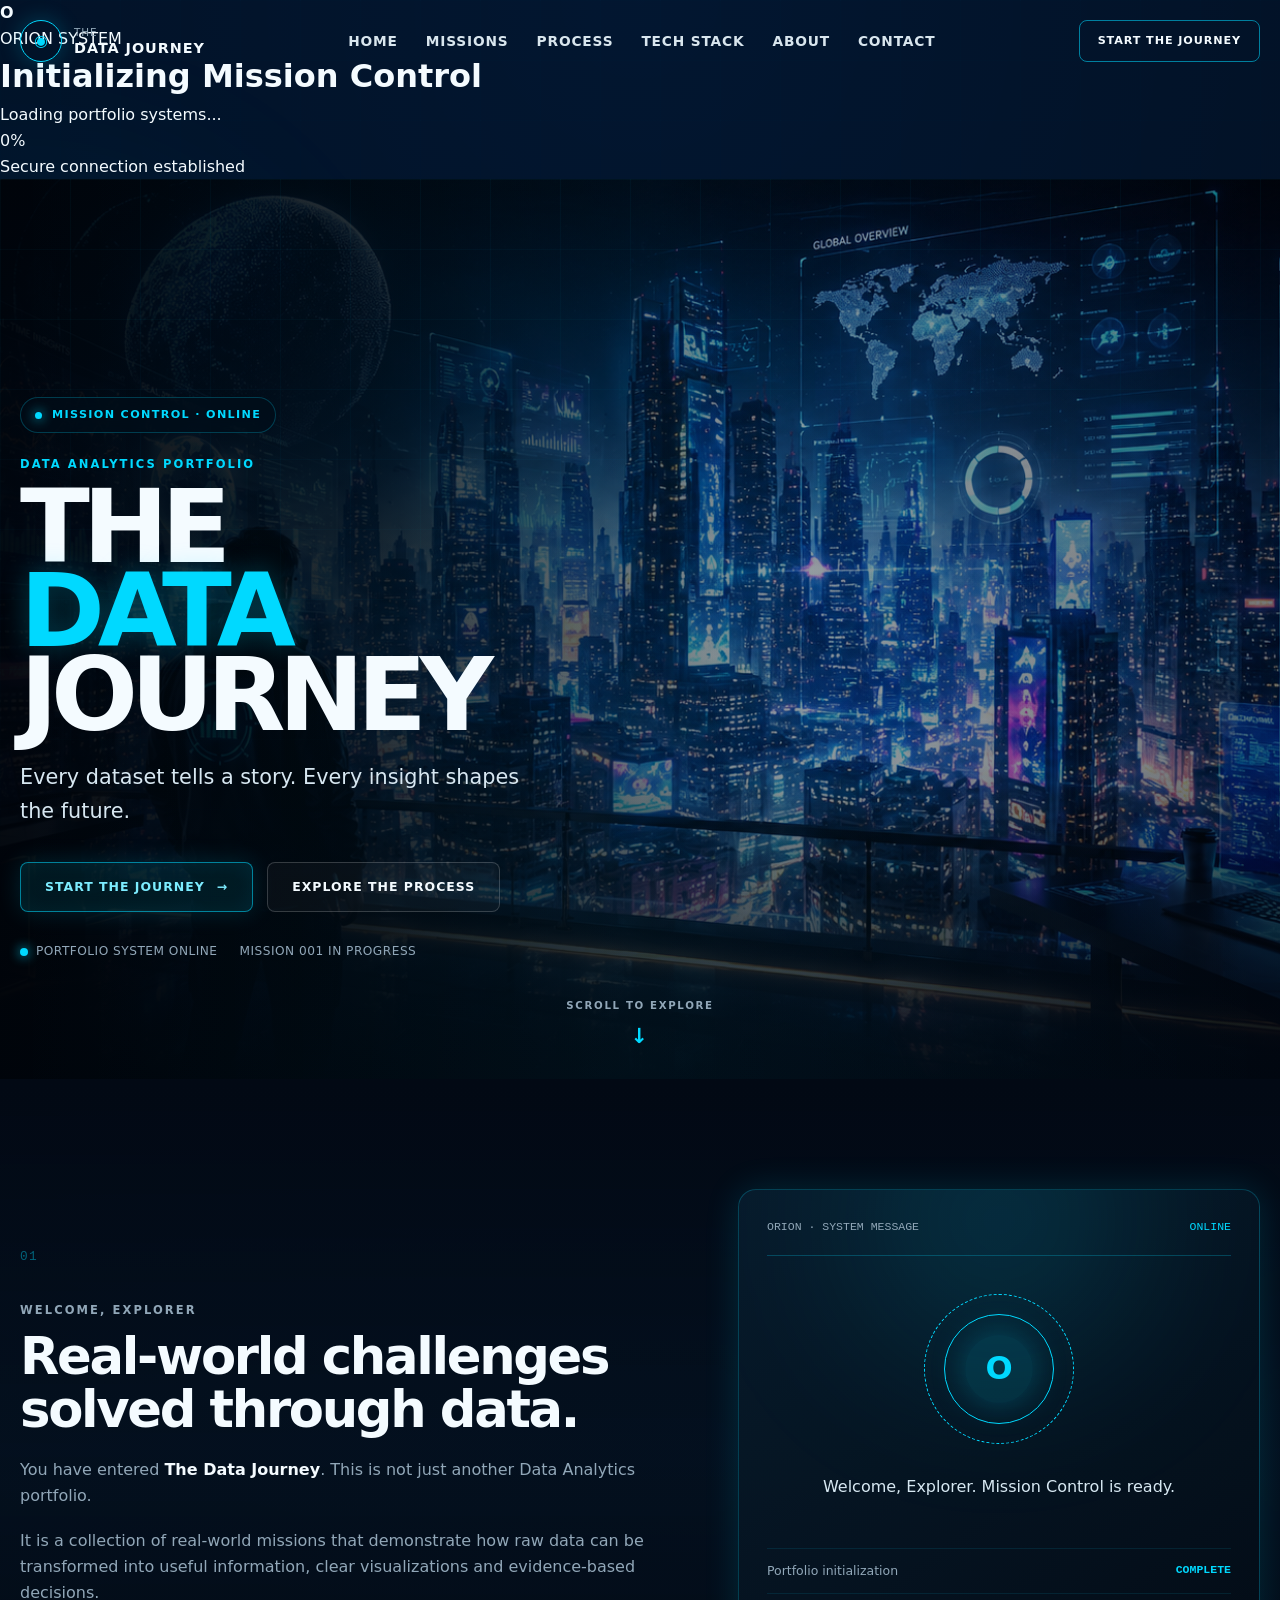
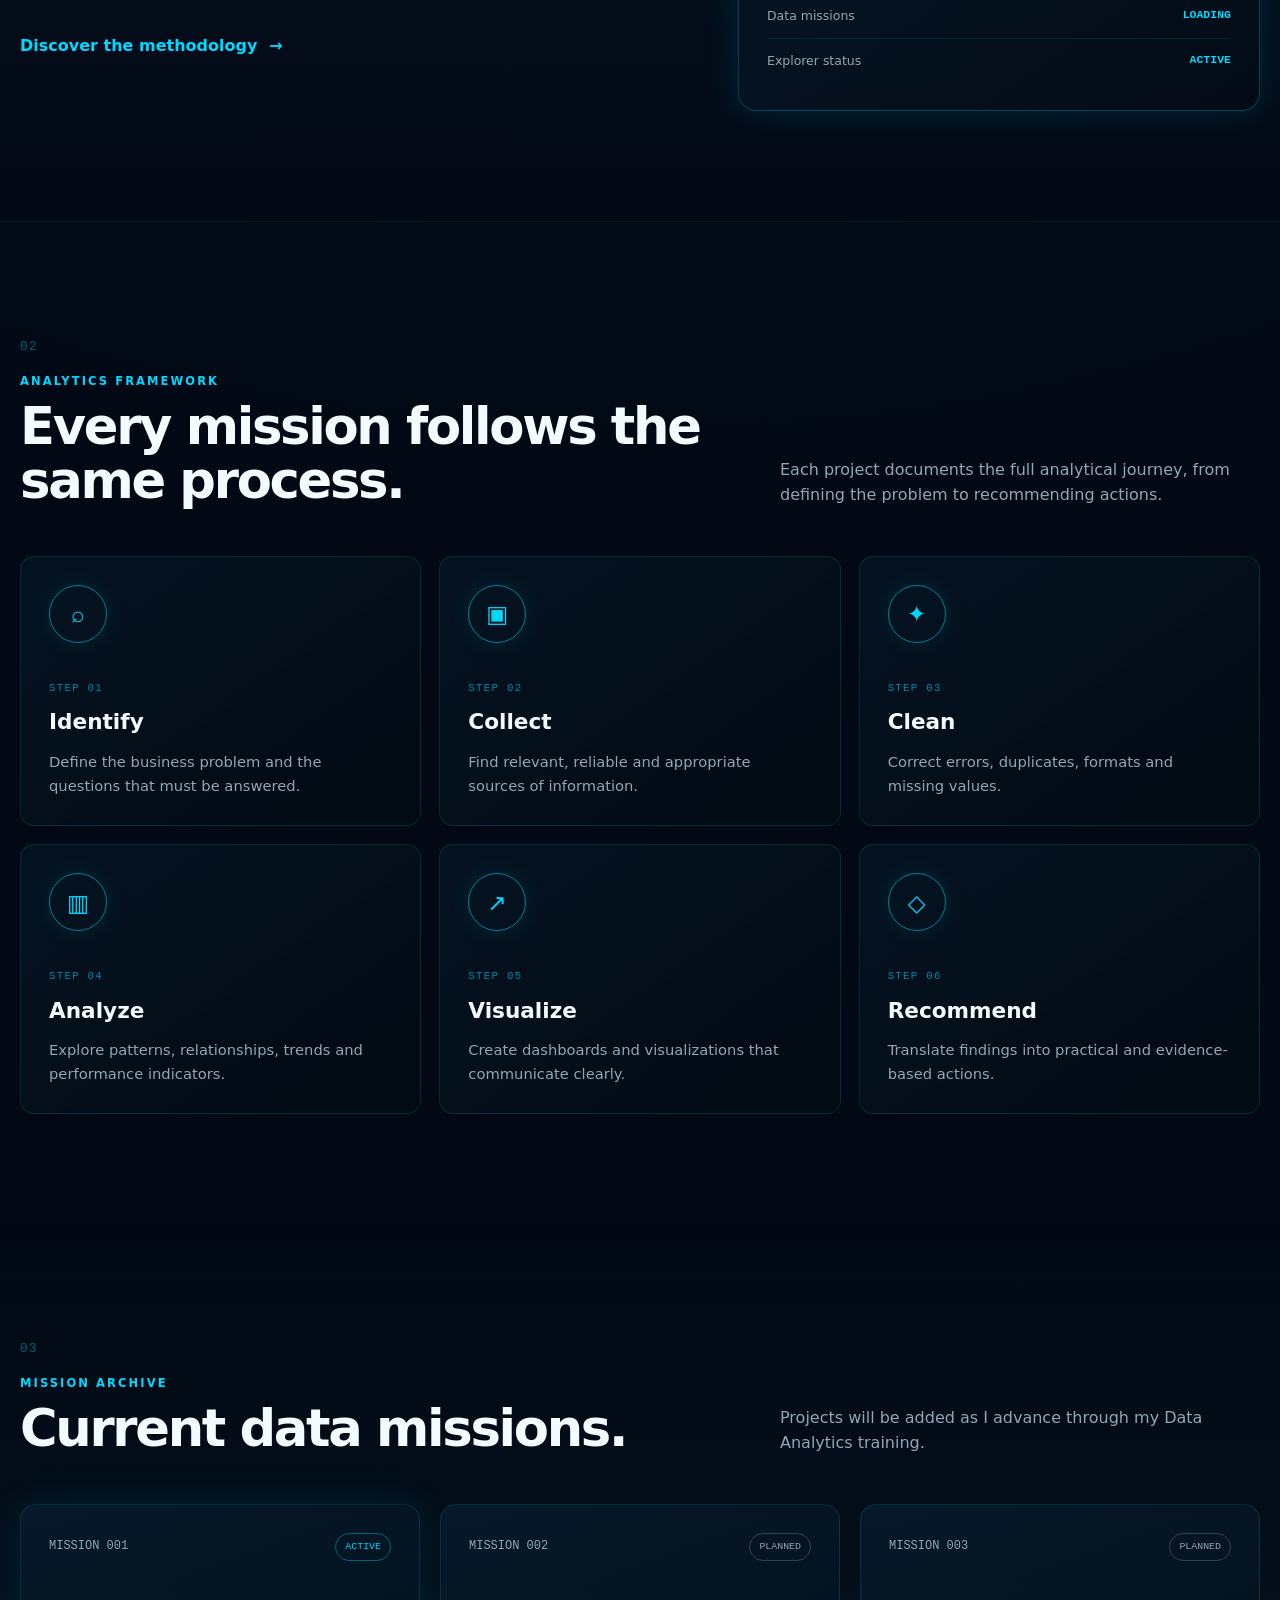
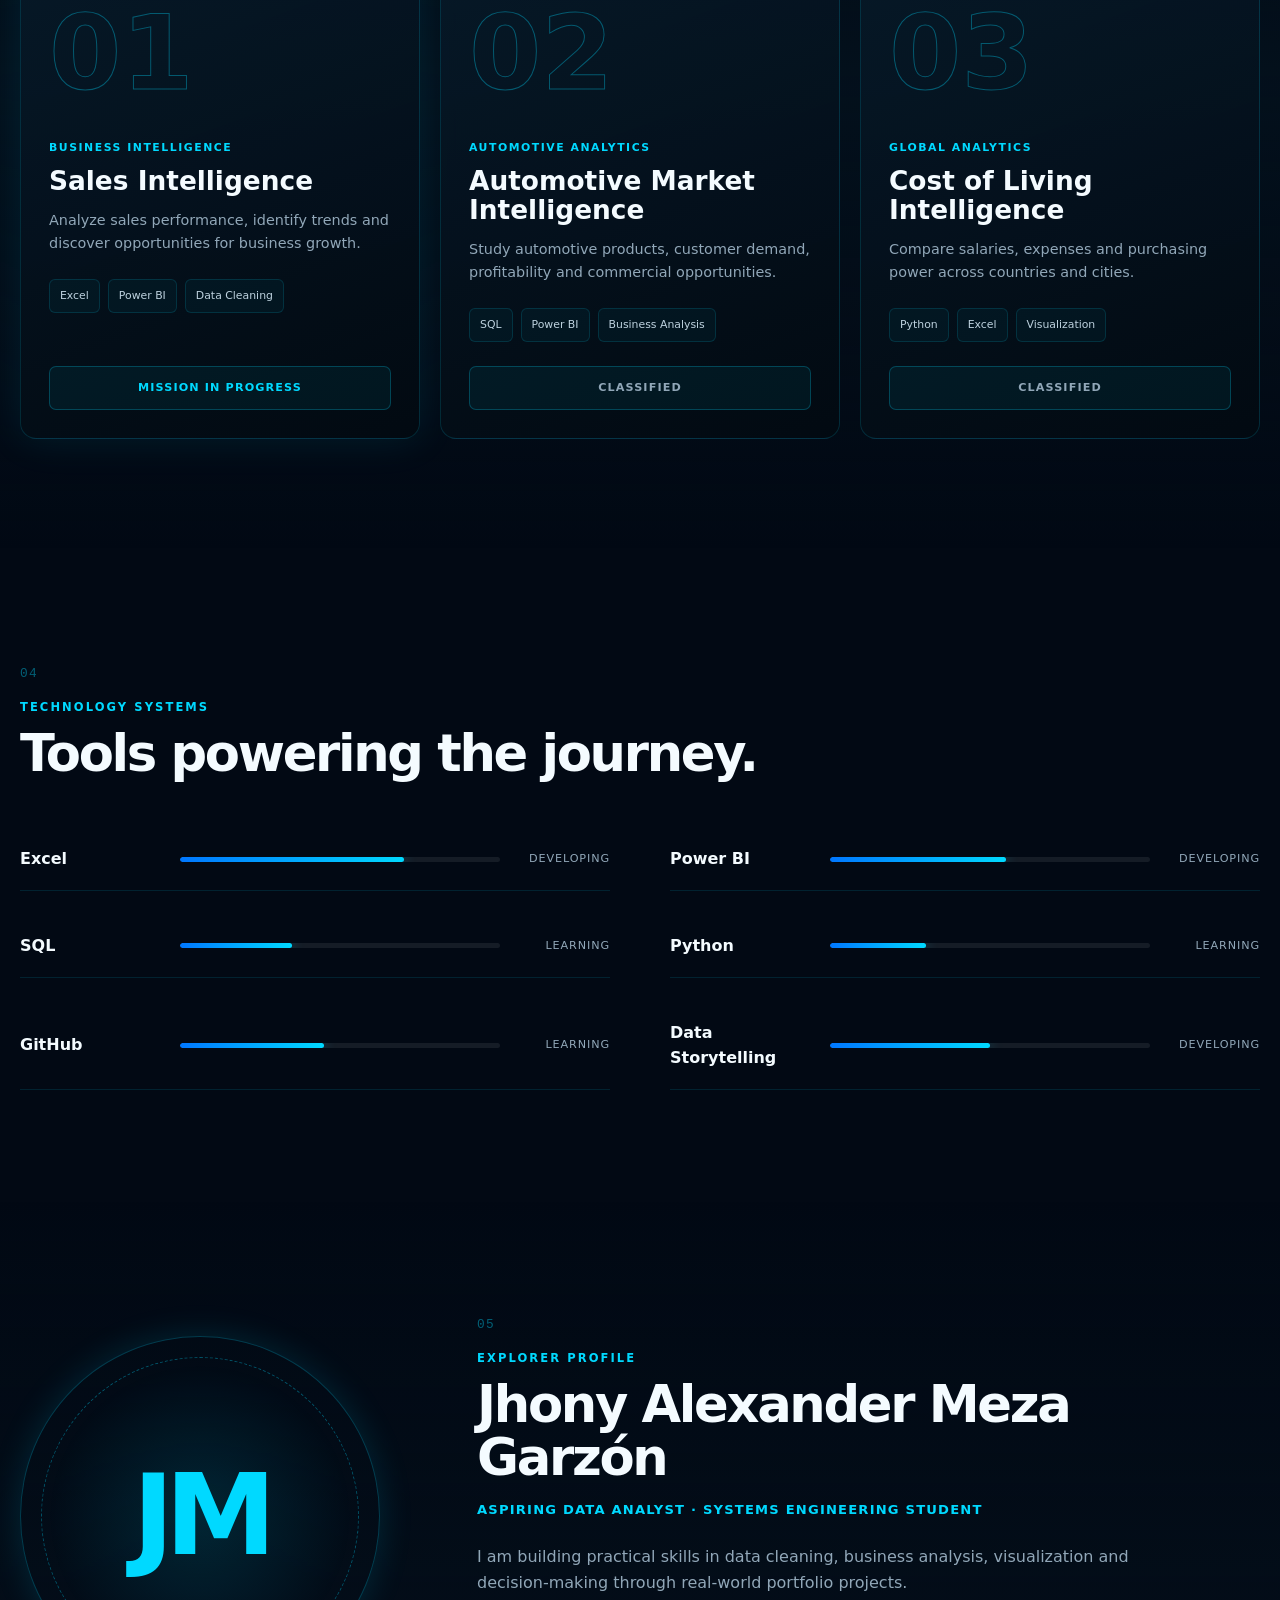
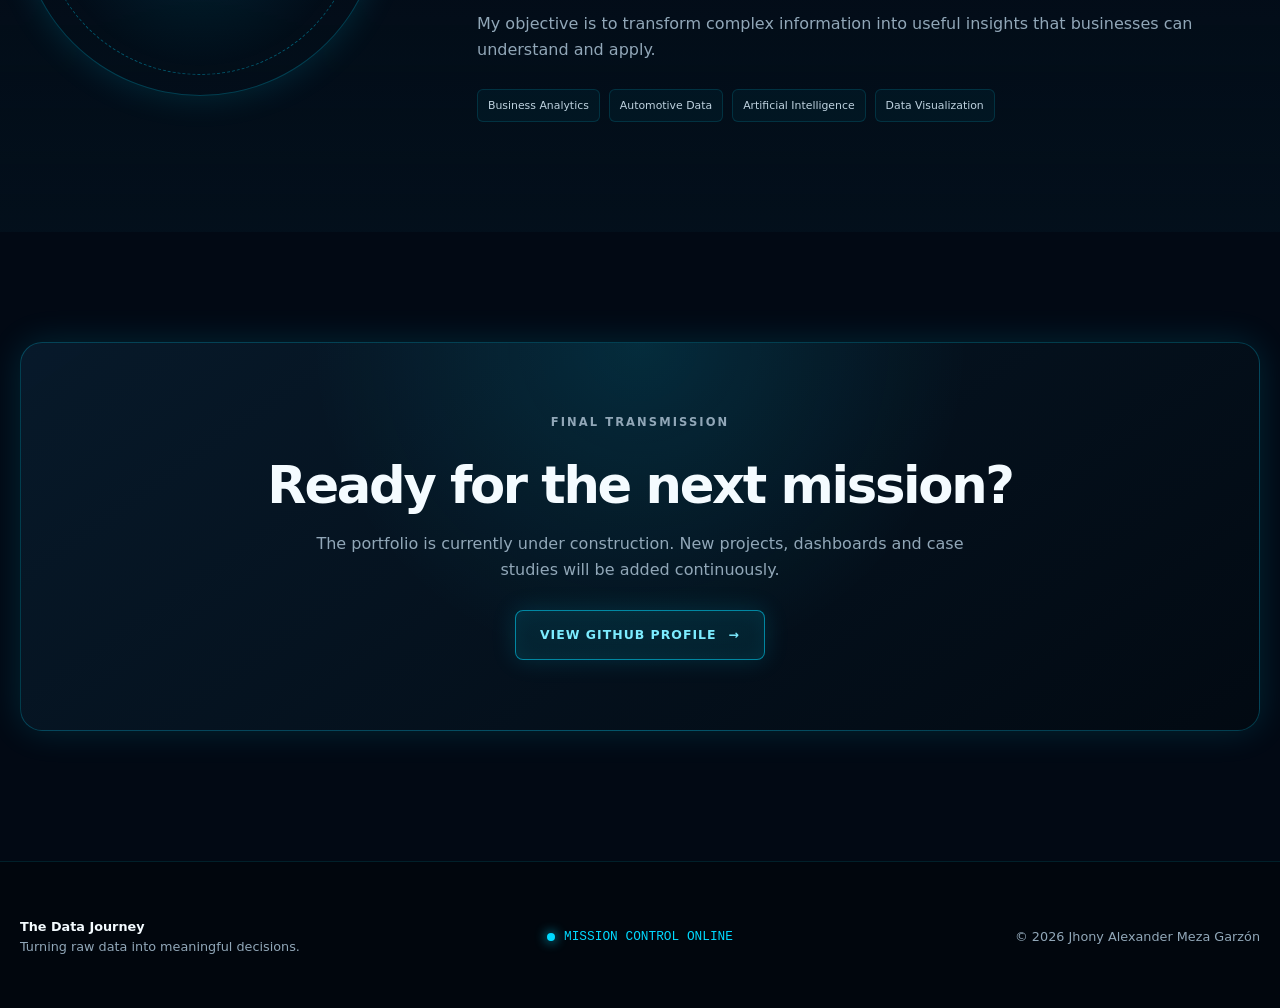
==== commit 3a8a40a5: "Update index.html" ====
--- a/index.html
+++ b/index.html
@@ -1,5 +1,6 @@
 <!DOCTYPE html>
 <html lang="en">
+
 <head>
     <meta charset="UTF-8">
 
@@ -20,16 +21,104 @@
 
 <body>
 
-    <!-- Decorative background -->
-    <div class="background-grid" aria-hidden="true"></div>
-    <div class="background-glow glow-one" aria-hidden="true"></div>
-    <div class="background-glow glow-two" aria-hidden="true"></div>
-
-    <!-- Navigation -->
-    <header class="site-header" id="home">
+    <!-- =====================================================
+         MISSION CONTROL LOADING SCREEN
+    ====================================================== -->
+    <div
+        class="loading-screen"
+        id="loadingScreen"
+        aria-live="polite"
+    >
+
+        <div
+            class="loader-grid"
+            aria-hidden="true"
+        ></div>
+
+        <div class="loader-content">
+
+            <div
+                class="loader-logo"
+                aria-hidden="true"
+            >
+                <span class="loader-ring loader-ring-one"></span>
+                <span class="loader-ring loader-ring-two"></span>
+                <strong>O</strong>
+            </div>
+
+            <p class="loader-system">
+                ORION SYSTEM
+            </p>
+
+            <h1>
+                Initializing Mission Control
+            </h1>
+
+            <p
+                class="loader-message"
+                id="loaderMessage"
+            >
+                Loading portfolio systems...
+            </p>
+
+            <div
+                class="loader-progress"
+                role="progressbar"
+                aria-label="Portfolio loading progress"
+                aria-valuemin="0"
+                aria-valuemax="100"
+                aria-valuenow="0"
+            >
+                <span id="loaderProgress"></span>
+            </div>
+
+            <div class="loader-percentage">
+                <span id="loaderPercentage">0</span>%
+            </div>
+
+            <p class="loader-status">
+                Secure connection established
+            </p>
+
+        </div>
+
+    </div>
+
+
+    <!-- =====================================================
+         DECORATIVE BACKGROUND
+    ====================================================== -->
+    <div
+        class="background-grid"
+        aria-hidden="true"
+    ></div>
+
+    <div
+        class="background-glow glow-one"
+        aria-hidden="true"
+    ></div>
+
+    <div
+        class="background-glow glow-two"
+        aria-hidden="true"
+    ></div>
+
+
+    <!-- =====================================================
+         NAVIGATION
+    ====================================================== -->
+    <header
+        class="site-header"
+        id="home"
+    >
+
         <nav class="navbar container">
 
-            <a href="#home" class="brand" aria-label="The Data Journey home">
+            <a
+                href="#home"
+                class="brand"
+                aria-label="The Data Journey home"
+            >
                 <span class="brand-icon">◉</span>
 
                 <span class="brand-text">
@@ -41,6 +130,7 @@
             <button
                 class="menu-button"
                 id="menuButton"
+                type="button"
                 aria-label="Open navigation menu"
                 aria-expanded="false"
             >
@@ -49,7 +139,10 @@
                 <span></span>
             </button>
 
-            <div class="navigation" id="navigation">
+            <div
+                class="navigation"
+                id="navigation"
+            >
                 <a href="#home">Home</a>
                 <a href="#missions">Missions</a>
                 <a href="#process">Process</a>
@@ -58,16 +151,23 @@
                 <a href="#contact">Contact</a>
             </div>
 
-            <a href="#missions" class="button button-small desktop-button">
+            <a
+                href="#missions"
+                class="button button-small desktop-button"
+            >
                 Start the Journey
             </a>
 
         </nav>
+
     </header>
 
+
     <main>
 
-        <!-- Hero section -->
+        <!-- =================================================
+             HERO SECTION
+        ================================================== -->
         <section class="hero">
 
             <div class="hero-overlay"></div>
@@ -97,12 +197,18 @@
 
                     <div class="hero-actions">
 
-                        <a href="#missions" class="button button-primary">
+                        <a
+                            href="#missions"
+                            class="button button-primary"
+                        >
                             Start the Journey
                             <span aria-hidden="true">→</span>
                         </a>
 
-                        <a href="#process" class="button button-secondary">
+                        <a
+                            href="#process"
+                            class="button button-secondary"
+                        >
                             Explore the Process
                         </a>
 
@@ -125,21 +231,32 @@
 
             </div>
 
-            <a href="#welcome" class="scroll-indicator">
+            <a
+                href="#welcome"
+                class="scroll-indicator"
+            >
                 <span>Scroll to explore</span>
                 <span class="scroll-arrow">↓</span>
             </a>
 
         </section>
 
-        <!-- Welcome -->
-        <section class="section welcome-section" id="welcome">
+
+        <!-- =================================================
+             WELCOME SECTION
+        ================================================== -->
+        <section
+            class="section welcome-section"
+            id="welcome"
+        >
 
             <div class="container welcome-layout">
 
                 <article class="welcome-copy reveal">
 
-                    <span class="section-number">01</span>
+                    <span class="section-number">
+                        01
+                    </span>
 
                     <p class="section-eyebrow">
                         Welcome, Explorer
@@ -150,17 +267,22 @@
                     </h2>
 
                     <p>
-                        You have entered <strong>The Data Journey</strong>.
+                        You have entered
+                        <strong>The Data Journey</strong>.
                         This is not just another Data Analytics portfolio.
                     </p>
 
                     <p>
-                        It is a collection of real-world missions that demonstrate
-                        how raw data can be transformed into useful information,
-                        clear visualizations and evidence-based decisions.
-                    </p>
-
-                    <a href="#process" class="text-link">
+                        It is a collection of real-world missions that
+                        demonstrate how raw data can be transformed into useful
+                        information, clear visualizations and evidence-based
+                        decisions.
+                    </p>
+
+                    <a
+                        href="#process"
+                        class="text-link"
+                    >
                         Discover the methodology
                         <span>→</span>
                     </a>
@@ -205,15 +327,24 @@
 
         </section>
 
-        <!-- Process -->
-        <section class="section process-section" id="process">
+
+        <!-- =================================================
+             PROCESS SECTION
+        ================================================== -->
+        <section
+            class="section process-section"
+            id="process"
+        >
 
             <div class="container">
 
                 <div class="section-heading reveal">
 
                     <div>
-                        <span class="section-number">02</span>
+
+                        <span class="section-number">
+                            02
+                        </span>
 
                         <p class="section-eyebrow">
                             Analytics Framework
@@ -222,6 +353,7 @@
                         <h2>
                             Every mission follows the same process.
                         </h2>
+
                     </div>
 
                     <p>
@@ -237,42 +369,66 @@
                         <span class="process-icon">⌕</span>
                         <span class="process-step">Step 01</span>
                         <h3>Identify</h3>
-                        <p>Define the business problem and the questions that must be answered.</p>
+
+                        <p>
+                            Define the business problem and the questions that
+                            must be answered.
+                        </p>
                     </article>
 
                     <article class="process-card reveal">
                         <span class="process-icon">▣</span>
                         <span class="process-step">Step 02</span>
                         <h3>Collect</h3>
-                        <p>Find relevant, reliable and appropriate sources of information.</p>
+
+                        <p>
+                            Find relevant, reliable and appropriate sources of
+                            information.
+                        </p>
                     </article>
 
                     <article class="process-card reveal">
                         <span class="process-icon">✦</span>
                         <span class="process-step">Step 03</span>
                         <h3>Clean</h3>
-                        <p>Correct errors, duplicates, formats and missing values.</p>
+
+                        <p>
+                            Correct errors, duplicates, formats and missing
+                            values.
+                        </p>
                     </article>
 
                     <article class="process-card reveal">
                         <span class="process-icon">▥</span>
                         <span class="process-step">Step 04</span>
                         <h3>Analyze</h3>
-                        <p>Explore patterns, relationships, trends and performance indicators.</p>
+
+                        <p>
+                            Explore patterns, relationships, trends and
+                            performance indicators.
+                        </p>
                     </article>
 
                     <article class="process-card reveal">
                         <span class="process-icon">↗</span>
                         <span class="process-step">Step 05</span>
                         <h3>Visualize</h3>
-                        <p>Create dashboards and visualizations that communicate clearly.</p>
+
+                        <p>
+                            Create dashboards and visualizations that
+                            communicate clearly.
+                        </p>
                     </article>
 
                     <article class="process-card reveal">
                         <span class="process-icon">◇</span>
                         <span class="process-step">Step 06</span>
                         <h3>Recommend</h3>
-                        <p>Translate findings into practical and evidence-based actions.</p>
+
+                        <p>
+                            Translate findings into practical and
+                            evidence-based actions.
+                        </p>
                     </article>
 
                 </div>
@@ -281,15 +437,24 @@
 
         </section>
 
-        <!-- Missions preview -->
-        <section class="section missions-section" id="missions">
+
+        <!-- =================================================
+             MISSIONS SECTION
+        ================================================== -->
+        <section
+            class="section missions-section"
+            id="missions"
+        >
 
             <div class="container">
 
                 <div class="section-heading reveal">
 
                     <div>
-                        <span class="section-number">03</span>
+
+                        <span class="section-number">
+                            03
+                        </span>
 
                         <p class="section-eyebrow">
                             Mission Archive
@@ -298,34 +463,46 @@
                         <h2>
                             Current data missions.
                         </h2>
+
                     </div>
 
                     <p>
-                        Projects will be added as I advance through my Data Analytics training.
+                        Projects will be added as I advance through my Data
+                        Analytics training.
                     </p>
 
                 </div>
 
                 <div class="missions-grid">
 
-                    <article class="mission-card mission-active reveal">
+                    <!-- Mission 001 -->
+                    <article
+                        class="mission-card mission-active reveal"
+                    >
 
                         <div class="mission-top">
                             <span>Mission 001</span>
-                            <span class="mission-status active">Active</span>
-                        </div>
-
-                        <div class="mission-symbol">01</div>
+
+                            <span class="mission-status active">
+                                Active
+                            </span>
+                        </div>
+
+                        <div class="mission-symbol">
+                            01
+                        </div>
 
                         <p class="mission-category">
                             Business Intelligence
                         </p>
 
-                        <h3>Sales Intelligence</h3>
+                        <h3>
+                            Sales Intelligence
+                        </h3>
 
                         <p>
-                            Analyze sales performance, identify trends and discover
-                            opportunities for business growth.
+                            Analyze sales performance, identify trends and
+                            discover opportunities for business growth.
                         </p>
 
                         <div class="mission-tools">
@@ -334,30 +511,42 @@
                             <span>Data Cleaning</span>
                         </div>
 
-                        <button class="mission-button" type="button">
+                        <button
+                            class="mission-button"
+                            type="button"
+                        >
                             Mission in progress
                         </button>
 
                     </article>
 
+
+                    <!-- Mission 002 -->
                     <article class="mission-card reveal">
 
                         <div class="mission-top">
                             <span>Mission 002</span>
-                            <span class="mission-status planned">Planned</span>
-                        </div>
-
-                        <div class="mission-symbol">02</div>
+
+                            <span class="mission-status planned">
+                                Planned
+                            </span>
+                        </div>
+
+                        <div class="mission-symbol">
+                            02
+                        </div>
 
                         <p class="mission-category">
                             Automotive Analytics
                         </p>
 
-                        <h3>Automotive Market Intelligence</h3>
+                        <h3>
+                            Automotive Market Intelligence
+                        </h3>
 
                         <p>
-                            Study automotive products, customer demand, profitability
-                            and commercial opportunities.
+                            Study automotive products, customer demand,
+                            profitability and commercial opportunities.
                         </p>
 
                         <div class="mission-tools">
@@ -366,30 +555,43 @@
                             <span>Business Analysis</span>
                         </div>
 
-                        <button class="mission-button" type="button" disabled>
+                        <button
+                            class="mission-button"
+                            type="button"
+                            disabled
+                        >
                             Classified
                         </button>
 
                     </article>
 
+
+                    <!-- Mission 003 -->
                     <article class="mission-card reveal">
 
                         <div class="mission-top">
                             <span>Mission 003</span>
-                            <span class="mission-status planned">Planned</span>
-                        </div>
-
-                        <div class="mission-symbol">03</div>
+
+                            <span class="mission-status planned">
+                                Planned
+                            </span>
+                        </div>
+
+                        <div class="mission-symbol">
+                            03
+                        </div>
 
                         <p class="mission-category">
                             Global Analytics
                         </p>
 
-                        <h3>Cost of Living Intelligence</h3>
+                        <h3>
+                            Cost of Living Intelligence
+                        </h3>
 
                         <p>
-                            Compare salaries, expenses and purchasing power across
-                            countries and cities.
+                            Compare salaries, expenses and purchasing power
+                            across countries and cities.
                         </p>
 
                         <div class="mission-tools">
@@ -398,7 +600,11 @@
                             <span>Visualization</span>
                         </div>
 
-                        <button class="mission-button" type="button" disabled>
+                        <button
+                            class="mission-button"
+                            type="button"
+                            disabled
+                        >
                             Classified
                         </button>
 
@@ -410,15 +616,24 @@
 
         </section>
 
-        <!-- Tech stack -->
-        <section class="section tech-section" id="tech-stack">
+
+        <!-- =================================================
+             TECH STACK SECTION
+        ================================================== -->
+        <section
+            class="section tech-section"
+            id="tech-stack"
+        >
 
             <div class="container">
 
                 <div class="section-heading reveal">
 
                     <div>
-                        <span class="section-number">04</span>
+
+                        <span class="section-number">
+                            04
+                        </span>
 
                         <p class="section-eyebrow">
                             Technology Systems
@@ -427,6 +642,7 @@
                         <h2>
                             Tools powering the journey.
                         </h2>
+
                     </div>
 
                 </div>
@@ -434,51 +650,93 @@
                 <div class="tech-grid">
 
                     <div class="tech-item reveal">
+
                         <span>Excel</span>
+
                         <div class="skill-track">
-                            <div class="skill-progress" data-level="70"></div>
-                        </div>
+                            <div
+                                class="skill-progress"
+                                data-level="70"
+                            ></div>
+                        </div>
+
                         <small>Developing</small>
+
                     </div>
 
                     <div class="tech-item reveal">
+
                         <span>Power BI</span>
+
                         <div class="skill-track">
-                            <div class="skill-progress" data-level="55"></div>
-                        </div>
+                            <div
+                                class="skill-progress"
+                                data-level="55"
+                            ></div>
+                        </div>
+
                         <small>Developing</small>
+
                     </div>
 
                     <div class="tech-item reveal">
+
                         <span>SQL</span>
+
                         <div class="skill-track">
-                            <div class="skill-progress" data-level="35"></div>
-                        </div>
+                            <div
+                                class="skill-progress"
+                                data-level="35"
+                            ></div>
+                        </div>
+
                         <small>Learning</small>
+
                     </div>
 
                     <div class="tech-item reveal">
+
                         <span>Python</span>
+
                         <div class="skill-track">
-                            <div class="skill-progress" data-level="30"></div>
-                        </div>
+                            <div
+                                class="skill-progress"
+                                data-level="30"
+                            ></div>
+                        </div>
+
                         <small>Learning</small>
+
                     </div>
 
                     <div class="tech-item reveal">
+
                         <span>GitHub</span>
+
                         <div class="skill-track">
-                            <div class="skill-progress" data-level="45"></div>
-                        </div>
+                            <div
+                                class="skill-progress"
+                                data-level="45"
+                            ></div>
+                        </div>
+
                         <small>Learning</small>
+
                     </div>
 
                     <div class="tech-item reveal">
+
                         <span>Data Storytelling</span>
+
                         <div class="skill-track">
-                            <div class="skill-progress" data-level="50"></div>
-                        </div>
+                            <div
+                                class="skill-progress"
+                                data-level="50"
+                            ></div>
+                        </div>
+
                         <small>Developing</small>
+
                     </div>
 
                 </div>
@@ -487,8 +745,14 @@
 
         </section>
 
-        <!-- About -->
-        <section class="section about-section" id="about">
+
+        <!-- =================================================
+             ABOUT SECTION
+        ================================================== -->
+        <section
+            class="section about-section"
+            id="about"
+        >
 
             <div class="container about-layout">
 
@@ -499,13 +763,17 @@
 
                 <article class="about-copy reveal">
 
-                    <span class="section-number">05</span>
+                    <span class="section-number">
+                        05
+                    </span>
 
                     <p class="section-eyebrow">
                         Explorer Profile
                     </p>
 
-                    <h2>Jhony Alexander Meza Garzón</h2>
+                    <h2>
+                        Jhony Alexander Meza Garzón
+                    </h2>
 
                     <p class="about-role">
                         Aspiring Data Analyst · Systems Engineering Student
@@ -519,7 +787,8 @@
 
                     <p>
                         My objective is to transform complex information into
-                        useful insights that businesses can understand and apply.
+                        useful insights that businesses can understand and
+                        apply.
                     </p>
 
                     <div class="about-tags">
@@ -535,8 +804,14 @@
 
         </section>
 
-        <!-- Contact -->
-        <section class="section contact-section" id="contact">
+
+        <!-- =================================================
+             CONTACT SECTION
+        ================================================== -->
+        <section
+            class="section contact-section"
+            id="contact"
+        >
 
             <div class="container contact-card reveal">
 
@@ -544,11 +819,14 @@
                     Final Transmission
                 </p>
 
-                <h2>Ready for the next mission?</h2>
+                <h2>
+                    Ready for the next mission?
+                </h2>
 
                 <p>
-                    The portfolio is currently under construction.
-                    New projects, dashboards and case studies will be added continuously.
+                    The portfolio is currently under construction. New
+                    projects, dashboards and case studies will be added
+                    continuously.
                 </p>
 
                 <a
@@ -567,13 +845,20 @@
 
     </main>
 
+
+    <!-- =====================================================
+         FOOTER
+    ====================================================== -->
     <footer class="site-footer">
 
         <div class="container footer-content">
 
             <div>
                 <strong>The Data Journey</strong>
-                <p>Turning raw data into meaningful decisions.</p>
+
+                <p>
+                    Turning raw data into meaningful decisions.
+                </p>
             </div>
 
             <div class="footer-status">
@@ -590,7 +875,10 @@
 
     </footer>
 
+
+    <!-- JavaScript -->
     <script src="script.js"></script>
 
 </body>
-</html>+
+</html>
